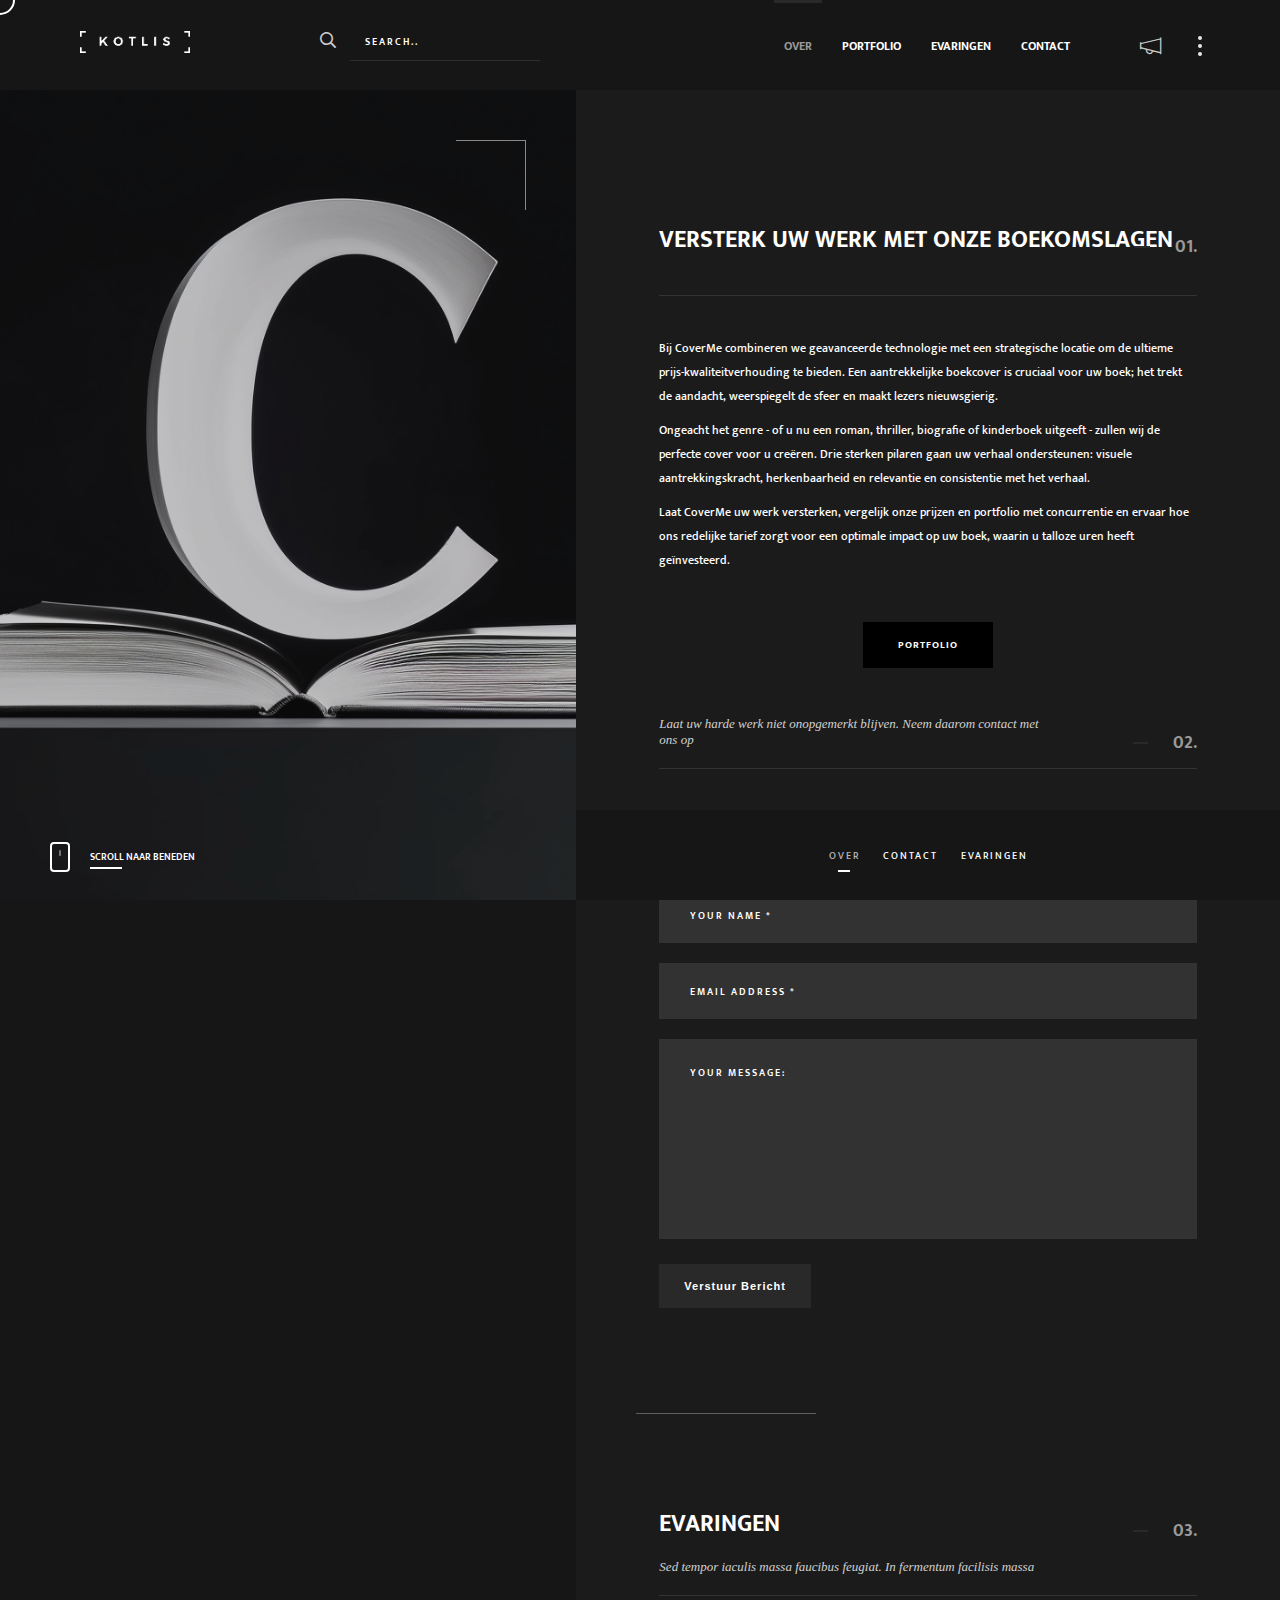
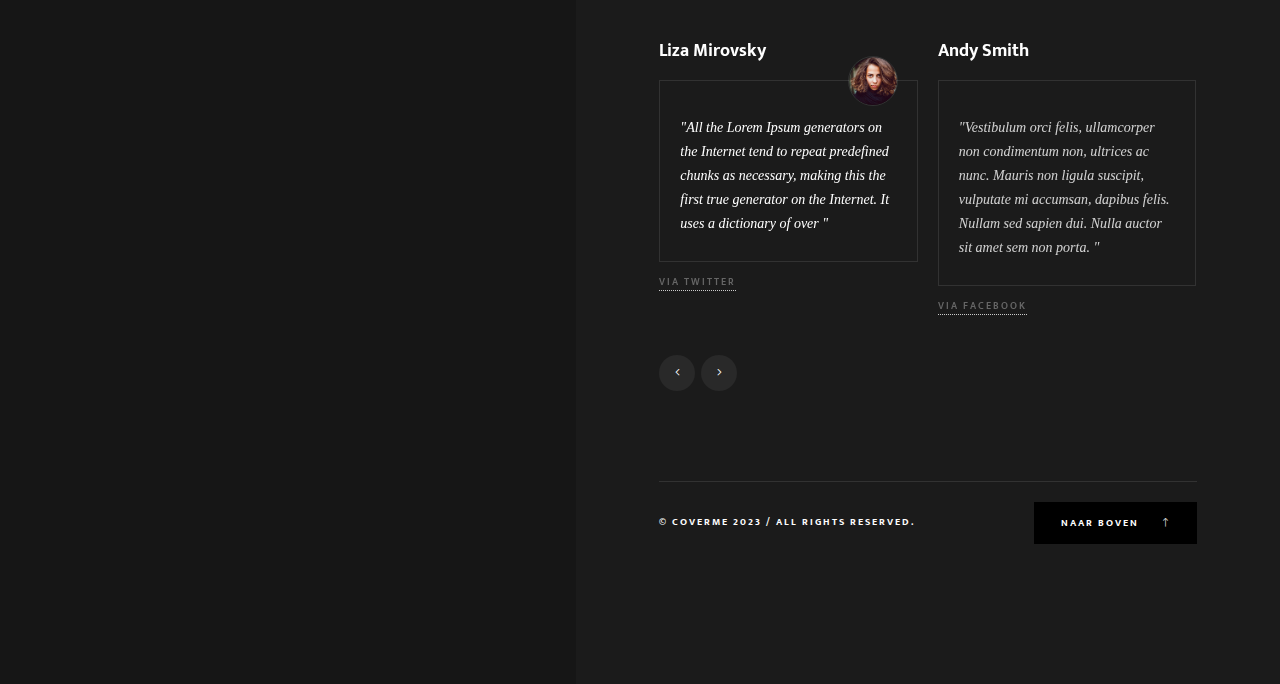
==== index.html @ f2d991dd "haha" ====
<!DOCTYPE HTML>
<html lang="en">
    <head>
        <!--=============== basic  ===============-->
        <meta charset="UTF-8">
        <title>Coverme.nl</title>
        <meta name="viewport" content="width=device-width, initial-scale=1.0, minimum-scale=1.0, maximum-scale=1.0, user-scalable=no">
        <meta name="robots" content="index, follow"/>
        <meta name="keywords" content=""/>
        <meta name="description" content=""/>
        <!--=============== css  ===============-->
        <link type="text/css" rel="stylesheet" href="css/aad.css">
        <link type="text/css" rel="stylesheet" href="css/reset.css">
        <link type="text/css" rel="stylesheet" href="css/plugins.css">
        <link type="text/css" rel="stylesheet" href="css/style.css">
        <link type="text/css" rel="stylesheet" href="css/style-dark.css">		
        <!--=============== favicons ===============-->
        <link rel="shortcut icon" href="images/favicon.ico">
    </head>
    <body>
        <!--loader-->
        <div class="loader-wrap">
            <div class="spinner">
                <div class="double-bounce1"></div>
                <div class="double-bounce2"></div>
            </div>
        </div>
        <!--loader end-->
        <!-- main start  -->
        <div id="main">
            <!-- header start  -->
            <header class="main-header">
                <!-- logo   -->
                <a href="index.html" class="logo-holder"><img src="images/logo.png" alt=""></a>
                <!-- logo end  -->
                <!-- search -->
                <div class="search-button"><i class="far fa-search"></i></div>
                <div class="search-input"><input name="se" id="se" type="text" class="search" placeholder="Search.." /></div>
                <!-- search end  -->
                <div class="sb-button"></div>
                <div class="share-btn showshare"><i class="fal fa-megaphone"></i><span>Share</span></div>
                <!-- mobile nav -->
                <div class="nav-button-wrap">
                    <div class="nav-button"><span></span><span></span><span></span></div>
                </div>
                <!-- mobile nav end-->
                <!--  navigation -->
                <div class="nav-holder main-menu">
                    <nav>
                        <ul>
                            <li>
                                <a href="index#" class="act-link">Over </a>
                              
                            </li>
                            <li>
                                <a href="portfolio-single.html#">Portfolio </a>
                                <!--second level -->
                              
                                <!--second level end-->
                            </li>

                            <li>
                                <a href="#evaringen-anchor">Evaringen</a>
                            </li>
                           
                         
                            <li>
                                <a href="#contact-anchor">Contact</a>
                            </li>
                        </ul>
                    </nav>
                </div>
                <!-- navigation  end -->
            </header>
            <!-- header end -->
            <!-- wrapper  -->
            <div id="wrapper">
                <!-- content -->
                <div class="content">
                    <!-- column-image  -->
                    <div class="column-image">
                        <div class="bg"  data-bg="images/bg/lettercboek.jpg"></div>
                        <div class="overlay"></div>
                        
                        <div class="column-title">
                            <h2>Over ons</h2>
                            <h3>Lorem ipsum dolor sit amet, consectetur adipiscing elit. Maecenas in pulvinar neque. Nulla finibus lobortis pulvinar.</h3>
                        </div>
                        <div class="column-notifer">
                            <div class="scroll-down-wrap transparent_sdw">
                                <div class="mousey">
                                    <div class="scroller"></div>
                                </div>
                                <span>Scroll naar beneden </span>
                            </div>
                        </div>
                        <div class="fixed-column-dec"></div>
                    </div>
                    <!-- column-image end  -->
                    <!-- column-wrapper -->
                    <div class="column-wrapper">
                        <div class="scroll-nav-wrap">
                            <nav class="scroll-nav scroll-init">
                                <ul>
                                    <li><a class="act-scrlink" href="index#sec1">Over</a></li>
                                    <li><a href="index#contact-anchor">Contact</a></li>
                                    <li><a href="index#sec3">Evaringen</a></li>
                                    
                                </ul>
                            </nav>
                        </div>
                        <!--section  -->
                        <section id="sec1">
                            <div class="container small-container">
                                <div class="section-title fl-wrap">
                                    <h3>Versterk uw Werk met Onze Boekomslagen</h3>
                    
                                    <div class="section-number">01.</div>
                                </div>
                                <div class="column-wrapper_item fl-wrap">
                                    <div class="column-wrapper_text fl-wrap">
                                        <p>Bij CoverMe combineren we geavanceerde technologie met een strategische locatie om de ultieme prijs-kwaliteitverhouding te bieden. Een aantrekkelijke boekcover is cruciaal voor uw boek; het trekt de aandacht, weerspiegelt de sfeer en maakt lezers nieuwsgierig.</p>
<p>Ongeacht het genre - of u nu een roman, thriller, biografie of kinderboek uitgeeft - zullen wij de perfecte cover voor u creëren. Drie sterken pilaren gaan uw verhaal ondersteunen: visuele aantrekkingskracht, herkenbaarheid en relevantie en consistentie met het verhaal.</p>
<p>Laat CoverMe uw werk versterken, vergelijk onze prijzen en portfolio met concurrentie en ervaar hoe ons redelijke tarief zorgt voor een optimale impact op uw boek, waarin u talloze uren heeft geïnvesteerd.</p>
                                        
<div class="btn-group">
    <a href="portfolio-single.html" class="btn fl-btn">Portfolio</a>
    <!-- <a href="#contact" class="btn fl-btn">contact</a>-->
  </div>
                                    </div>
                                </div>
                            </div>
                        </section>
                        <!--section -->
                        <section id="sec3" class="scroll-margin-top">
                            
                            <div class="container small-container">
                                <div id="contact-anchor" class="scroll-anchor"></div> <!-- Add this line -->
                                <div class="section-title fl-wrap">
                                    <h4 id="contact">Laat uw harde werk niet onopgemerkt blijven. Neem daarom contact met ons op</h4>
                                    <div class="section-number">02.</div>
                                    
                                </div>
                                <p>Dit formulier stuurt een e-mail naar test@gmail.com. U kunt ons ook een bericht sturen via WhatsApp. We staan geregistreerd bij de Kamer van Koophandel onder het nummer 768551120000.</>
                                </p>
                                <div class="column-wrapper_item fl-wrap">
                                    <div class="column-wrapper_text fl-wrap">
                                        <div id="contact-form" class="fl-wrap">
                                            <div id="message"></div>
                                            <form  class="custom-form" action="http://kotlis.kwst.net/dark/php/contact.php" name="contactform" id="contactform">
                                                <fieldset>
                                                    <input type="text" name="name" id="name" placeholder="Your Name *" value=""/>
                                                    <input type="text"  name="email" id="email" placeholder="Email Address *" value=""/>
                                                    <textarea name="comments"  id="comments" cols="40" rows="3" placeholder="Your Message:"></textarea>
                                                    <button class="btn float-btn flat-btn color-bg" id="submit">Verstuur Bericht </button>
                                                </fieldset>
                                            </form>
                                        </div>
                                    </div>
                                </div>
                            </div>
                        </section>
                        <!--section end  -->
                        <!--section end  -->
                        <div class="sec-dec"></div>
                      
                        <!--section end  -->
                        <div class="sec-dec"></div>
                        
                        <!--section end  -->
                        <div class="sec-dec"></div>
                        <!--section -->
                        <section id="sec4">
                            <div class="container small-container">
                                <div id="evaringen-anchor" class="scroll-anchor"></div> <!-- Add this line -->

                                <div class="section-title fl-wrap">
                                    <h3>Evaringen</h3>
                                    <h4>Sed tempor iaculis massa faucibus feugiat. In fermentum facilisis massa</h4>
                                    <div class="section-number">03.</div>
                                </div>
                                <div class="column-wrapper_item fl-wrap">
                                    <div class="column-wrapper_text fl-wrap">
                                        <div class="testilider fl-wrap" data-effects="slide">
                                            <div class="swiper-container">
                                                <div class="swiper-wrapper">
                                                    <!-- swiper-slide -->
                                                    <div class="swiper-slide">
                                                        <div class="testi-item fl-wrap">
                                                            <div class="testi-avatar"><img src="images/avatar/1.jpg" alt=""></div>
                                                            <h3>Liza Mirovsky</h3>
                                                            <p>"All the Lorem Ipsum generators on the Internet tend to repeat predefined chunks as necessary, making this the first true generator on the Internet. It uses a dictionary of over "</p>
                                                            <a href="index#" class="teti-link" target="_blank">Via Twitter</a>
                                                        </div>
                                                    </div>
                                                    <!-- swiper-slide end-->
                                                    <!-- swiper-slide -->
                                                    <div class="swiper-slide">
                                                        <div class="testi-item fl-wrap">
                                                            <div class="testi-avatar"><img src="images/avatar/2.jpg" alt=""></div>
                                                            <h3>Andy Smith</h3>
                                                            <p>"Vestibulum orci felis, ullamcorper non condimentum non, ultrices ac nunc. Mauris non ligula suscipit, vulputate mi accumsan, dapibus felis. Nullam sed sapien dui. Nulla auctor sit amet sem non porta. "</p>
                                                            <a href="index#" class="teti-link" target="_blank">Via Facebook</a>
                                                        </div>
                                                    </div>
                                                    <!-- swiper-slide end-->
                                                    <!-- swiper-slide -->
                                                    <div class="swiper-slide">
                                                        <div class="testi-item fl-wrap">
                                                            <div class="testi-avatar"><img src="images/avatar/3.jpg" alt=""></div>
                                                            <h3>Gary Trust</h3>
                                                            <p>"All the Lorem Ipsum generators on the Internet tend to repeat predefined chunks as necessary, making this the first true generator on the Internet. It uses a dictionary of over "</p>
                                                            <a href="index#" class="teti-link" target="_blank">Via Myspace</a>
                                                        </div>
                                                    </div>
                                                    <!-- swiper-slide end-->
                                                    <!-- swiper-slide -->
                                                    <div class="swiper-slide">
                                                        <div class="testi-item fl-wrap">
                                                            <div class="testi-avatar"><img src="images/avatar/4.jpg" alt=""></div>
                                                            <h3>Centa Simpson</h3>
                                                            <p>"Vestibulum orci felis, ullamcorper non condimentum non, ultrices ac nunc. Mauris non ligula suscipit, vulputate mi accumsan, dapibus felis. Nullam sed sapien dui. Nulla auctor sit amet sem non porta. "</p>
                                                            <a href="index#" class="teti-link" target="_blank">Via Facebook</a>
                                                        </div>
                                                    </div>
                                                    <!-- swiper-slide end-->
                                                </div>
                                            </div>
                                        </div>
                                    </div>
                                    <div class="testilider-controls">
                                        <div class="ss-slider-btn ss-slider-prev color-bg"><i class="fal fa-angle-left"></i></div>
                                        <div class="ss-slider-btn ss-slider-next color-bg"><i class="fal fa-angle-right"></i></div>
                                    </div>
                                </div>
                            </div>
                        </section>
                        <!--section end  -->
                        <!--footer -->
                        <footer class="min-footer fl-wrap content-animvisible">
                            <div class="container small-container">
                                <div class="footer-inner fl-wrap">
                                    <!-- policy-box-->
                                    <div class="policy-box">
                                        <span>&#169; Coverme 2023  /  All rights reserved. </span>
                                    </div>
                                    <!-- policy-box end-->
                                    <a href="index#" class="to-top-btn to-top">Naar boven <i class="fal fa-long-arrow-up"></i></a>
                                </div>
                            </div>
                        </footer>
                        <!--footer end  -->
                    </div>
                    <!-- column-wrapper -->
                </div>
                <!--content end-->
                <!--share-wrapper-->
                <div class="share-wrapper">
                    <div class="share-container fl-wrap  isShare"></div>
                </div>
                <!--share-wrapper end-->
            </div>
            <!-- wrapper end -->
            <!-- sidebar -->
            <div class="sb-overlay"></div>
            <div class="hiiden-sidebar-wrap outsb">
                <!-- sb-widget-wrap-->
                <div class="sb-widget-wrap fl-wrap">
                    <h3>SUBSCRIBE TO OUR NEWSLETTER</h3>
                    <div class="sb-widget  fl-wrap">
                        <p>Lorem ipsum dosectetur adipisicing elit, sed do.Lorem ipsum dolor sit amet,  </p>
                        <div class="subcribe-form fl-wrap">
                            <form id="subscribe">
                                <input class="enteremail" name="email" id="subscribe-email" placeholder="Your Email" spellcheck="false" type="text">
                                <button type="submit" id="subscribe-button" class="subscribe-button">Submit</button>
                                <label for="subscribe-email" class="subscribe-message"></label>
                            </form>
                        </div>
                    </div>
                </div>
                <!-- sb-widget-wrap end-->
 
                <!-- sb-widget-wrap-->
                <div class="sb-widget-wrap fl-wrap">
                    <h3>We're Are Social</h3>
                    <div class="sb-widget    fl-wrap">
                        <div class="sidebar-social fl-wrap">
                            <ul>
                                <li><a href="index#" target="_blank"><i class="fab fa-facebook-f"></i></a></li>
                                <li><a href="index#" target="_blank"><i class="fab fa-instagram"></i></a></li>
                                <li><a href="index#" target="_blank"><i class="fab fa-twitter"></i></a></li>
                                <li><a href="index#" target="_blank"><i class="fab fa-vk"></i></a></li>
                            </ul>
                        </div>
                    </div>
                </div>
                <!-- sb-widget-wrap end-->
                <!-- sb-widget-wrap-->
                <div class="sb-widget-wrap fl-wrap">
                    <h3>Our Last Twitts</h3>
                    <div class="sb-widget  fl-wrap">
                        <div id="footer-twiit"></div>
                        <a href="index#" target="_blank" class="twitt_btn fl-wrap">Follow Us</a>
                    </div>
                </div>
                <!-- sb-widget-wrap end-->
            </div>
            <!-- sidebar end -->
            <!-- cursor-->
            <div class="element">
                <div class="element-item"></div>
            </div>
            <!-- cursor end-->
        </div>
        <!-- Main end -->
        <!--=============== scripts  ===============-->
        <script type="text/javascript" src="js/jquery.min.js"></script>
        <script type="text/javascript" src="js/plugins.js"></script>
        <script type="text/javascript" src="js/scripts.js"></script>
    </body>
</html>
---- css/aad.css ----
/* Add this to your CSS file or in a <style> tag */
.scroll-margin-top {
  padding-top: 100px; /* Adjust this value based on the height of your fixed header/menu */
}

/* If you're using a fixed header/menu, also add this */
.fixed-header .scroll-margin-top {
  margin-top: -100px; /* Make this value the same as the padding-top value */
}

/* Add this to your CSS file or in a <style> tag */
.scroll-anchor {
  position: relative;
  top: -100px; /* Adjust this value based on the height of your fixed header/menu */
}

#wrapper > div.content > div.column-image > div.column-title {
  display: none;
}

.column-notifer {
  background-color: transparent !important;
}

#sec3 {padding-top: 0 !important}


#sec1 {    padding-bottom: 28px;
!important}



.column-wrapper_text {
  display: flex;
  flex-direction: row;
  align-items: center;
  justify-content: center;
  height: 100%;
  flex-wrap: wrap;
}

.btn-group {
  display: flex;
  align-items: center;
  justify-content: center;
  margin: 20px 0;
}

.btn {
  margin: 0 10px;
}
---- css/style.css ----
@charset "utf-8";

/*======================================
 [ -Main Stylesheet-
  Theme: Kotlis Photography - Creative  Responsive Photography  Template
  Version: 1.0
  Last change: 01/02/2019 ]
 
/*-------------Fonts---------------------------------------*/
@import url('https://fonts.googleapis.com/css?family=Playfair+Display|Ek+Mukta:200,300,400,500,600,700,800&subset=devanagari,latin-ext');
/*-------------General Style---------------------------------------*/

html {
	overflow-x: hidden !important;
	overflow-y: scroll !important;
	height: 100%;
}
body {
	margin: 0;
	padding: 0;
	font-weight: 400;
	font-size: 13px;
	height: 100%;
	text-align: center;
	background:#fff;
	color: #000;
	font-family: 'Ek Mukta', sans-serif;
}
@-o-viewport {
	width: device-width;
}
@-ms-viewport {
	width: device-width;
}
@viewport {
	width: device-width;
}
/* ---------Page preload--------------------------------------*/

.loader-wrap {
	position:fixed;
	top:0;
	left:0;
	width:100%;
	bottom:0;
	overflow:hidden;
	z-index:100;
    background: #fff;
	 -webkit-transform: translate3d(0,0,0);
}
 
.spinner {
  width: 40px;
  height: 40px;
  position: absolute;
  margin: auto auto;
  left: 0;
  top: 0;
  right: 0;
  bottom: 0;
}
.double-bounce1,
.double-bounce2 {
  width: 100%;
  height: 100%;
  -webkit-border-radius: 20px;
  -moz-border-radius: 20px;
  border-radius: 20px;
  background: rgba(0, 0, 0, 0.66);
  opacity: 0.4;
  position: absolute;
  top: 0;
  left: 0;
  -webkit-animation: bounce 2s infinite ease-in-out;
  animation: bounce 2s infinite ease-in-out;
}
.double-bounce2 {
  -webkit-animation-delay: -1s;
  animation-delay: -1s;
}

@-webkit-keyframes bounce {
  0%, 100% {
    -webkit-transform: scale(0);
  }
  50% {
    -webkit-transform: scale(1);
  }
}

@keyframes bounce {
  0%, 100% {
    transform: scale(0);
    -webkit-transform: scale(0);
  }
  50% {
    transform: scale(1);
    -webkit-transform: scale(1);
  }
} 
/*--------------Typography--------------------------------------*/
p {
	font-size: 12px;
	line-height: 24px;
	padding-bottom: 10px;
	font-weight: 500;
	color: #5e646a;
	text-align:left;
}
blockquote {
	float: left;
	padding: 10px 20px;
	margin: 0 0 20px;
	font-size: 17.5px;
	border-left: 15px solid #eee;
	position: relative;
}
blockquote:before {
	font-family: Font Awesome\ 5 Pro;
	content: "\f10e";
	position: absolute;
	color: #ccc;
	bottom: 3px;
	font-size: 43px;
	right: 6px;
	opacity: 0.4
}
blockquote p {
	font-family: Georgia, "Times New Roman", Times, serif;
	font-style: italic;
	color: #666;
}
.bold-title {
	margin: 15px 0;
	font-size: 24px;
	text-align: left;
	font-weight: 600;
}
/*--------------General--------------------------------------*/
#main {
	height: 100%;
	width: 100%;
	position: absolute;
	top: 0;
	left: 0;
	z-index: 2;
	opacity:0;
}
.fl-wrap {
	float: left;
	width: 100%;
	position: relative;
}
.content {
	float: left;
	width: 100%;
	position: relative;
	z-index: 5;
}
.container {
	max-width: 1224px;
	width: 92%;
	margin: 0 auto;
	position: relative;
	z-index: 5;
}
.full-height {
	height: 100%;
}
#wrapper {
	width: 100%;
    position: relative;
    float: left;
    padding-top: 90px;
    left: 0;
    z-index: 5;
    height: 100%;
    -webkit-transition: all 300ms linear;
    transition: all 300ms linear;
}
#wrapper.fullsceen-wrap {
    padding-bottom: 80px;
}
.content-holder {
	position:absolute;
	top:0;
	left:0;
	width:100%;
	height:100%;
}
.respimg {
	width: 100%;
	height: auto;
}
.hidden-item {
	overflow:hidden;
}
.bg {
	position: absolute;
	top: 0;
	left: 0;
	width: 100%;
	height: 100%;
	z-index: 1;
	background-size: cover;
	background-attachment: scroll;
	background-position: center;
	background-repeat: repeat;
	background-origin: content-box;
}
.overlay {
	position: absolute;
	top: 0;
	left: 0;
	width: 100%;
	height: 100%;
    background: rgba(45,45,50,0.21);
	z-index: 3;
}
.dark-bg {
	background:#2A2A2E;
}
/* ------header------------------------------------------------------------ */
.main-header {
	position:fixed;
	top:0;
	left:0;
	width:100%;
	height:90px;
	background:#fff;
	z-index:10;
	padding:0 60px 0 200px;
	 -webkit-transform: translate3d(0,0,0);
}
.logo-holder {
	position: absolute;
	left:80px;
	top:30px;
	z-index:11;
}
.logo-holder img {
	height:22px;
	width:auto;
}
.search-button {
	float:left;
	position:relative;
	top:34px;
	font-size:15px;
	font-weight:800;
	display:none;
}
.search-input {
	float:left;
	position:relative;
	top:24px;
	padding-left:30px;
	margin-left:120px
}
.search-input:before {
	font-family: Font Awesome\ 5 Pro;
	content: "\f002";
	position:absolute;
	font-size:16px;
	left:0;
	top:8px;
}
.search-input input {
	float: left;
	border: none;
	background: #fff;
	width: 100%;
	padding: 10px 15px;
	color: #000;
	font-family: 'Ek Mukta', sans-serif;
	text-transform:uppercase;
	letter-spacing:2px;
	font-size: 10px;
	-webkit-appearance: none;
	border-bottom:1px solid #ccc;
}
.search-input input:focus  {
	border-bottom:1px solid #000;
}
.search-input input::-webkit-input-placeholder  {
	color: #000;
	font-weight: 600;
	font-size: 10px;
	position: relative;
	font-family: 'Ek Mukta', sans-serif;
	text-transform:uppercase;
	letter-spacing:2px;
}
.sb-button , .share-btn {
	float:right;
	width:40px;
	height:40px;
	position:relative;
	top:34px;
	cursor:pointer;
}
.share-btn {
	line-height:40px;
	margin-right:10px;
	font-size:19px;
	top:28px;
	color:#292929;
	font-weight:800;
}
.share-btn span {
	position:absolute;
	width:100px;
	text-align:center;
	bottom:-35px;
	left:0;
	margin-left:-29px;
	font-size:12px;
	color:#666;
 	font-weight:100;
    font-family: 'Playfair+Display', serif;
    font-style: italic;
	opacity:0;
	visibility:hidden;
	transition: all .2s ease-in-out;
}
.share-btn:hover span {
	visibility:visible;
	opacity:1;
	bottom:-25px;
}
.sb-button_point {
	height:8px;
}
.sb-button_point:before {
	content:'';
	position:absolute;
	left:50%;
	top:50%;
	width:4px;
	height:4px;
	background:#000;
	margin:-2px 0 0 -2px;
	border-radius:100%;
	transition: all .2s ease-in-out;
}
.sb-button:hover .sb-button_point:nth-child(2):before {
	margin-left:6px;
}
.overauto {
	overflow:auto;
}
.sb-overlay{
	position:fixed;
	top:0;
	bottom:0;
	left:0;
	width:100%;
	display:none;
	z-index:8;
	background:#292929;
	opacity:0.6;
}
.load-anim-cnt {
	transform: translateY(50px);
	opacity:0;
}
/* ------Navigation------------------------------------------------------------ */
.share-wrapper {
	position:fixed;
	right:-300px;
	z-index:8;
	top:90px;
	background:#292929;
	width:300px;
	overflow:hidden;
	-webkit-transform: translate3d(0,0,0);
}
.share-title {
	margin-bottom:20px;
	text-align:left;
	font-size:24px;
	font-weight:700;
	color:#999;
	font-family: Georgia, "Times New Roman", Times, serif;
}
.share-container {
	padding:70px 50px 50px 70px;
}
.share-container a {
	float:left;
	width:100%;
	text-align:left;
	margin-bottom:20px;
	color: #fff;
	font-weight: 600;
	font-size: 10px;
	position: relative;
	text-transform:uppercase;
	letter-spacing:2px;
	opacity:0;
}
.share-container a:hover {
	text-decoration:underline;
}
.share-btn.uncl-share i:before {
	content: "\f00d";
}
/* ------Navigation------------------------------------------------------------ */
.nav-holder {
	float:right;
	position:relative;
	opacity:1;
	left:0;
	visibility:visible;
	z-index:20;
	top:24px;
	margin-right:40px;
}
.nav-holder nav {
	position:relative;
	float: right;
}
.nav-holder nav li{
	float:left;
	position:relative;
	margin-right:10px;
	height:70px;
}
.nav-holder nav li ul {
	margin: 30px 0 0 0;
	opacity: 0;
	visibility: hidden;
	position: absolute;
	min-width:190px;
	top: 66px;
	left: 0;
	z-index: 1;
	padding:10px 0;
	background: rgba(0,0,0,0.71);
	transition: all .2s ease-in-out;
}
.nav-holder nav li:hover > ul {
	opacity: 1;
	visibility: visible;
	margin: 0;
}
.nav-holder nav li ul li ul {
	top: -10px  ;
	left: 100%;
	margin-left:25px;
	margin-top:0;
	max-width:150px;
}
.nav-holder nav li ul li:hover  > ul  {
	opacity: 1;
	visibility: visible;
	margin-right:0px;
}
.nav-holder nav li ul li {
	width:100%;
	float:left;
	height:auto;
	position:relative;
}
.nav-holder nav li a {
	float: left;
	padding: 10px;
    font-size: 12px;
    text-transform: uppercase;
    font-weight: bold;
    line-height: 25px;
    color: #232D38;
	-webkit-transition: all 100ms linear;
    transition: all 100ms linear;
}
.nav-holder nav li a.act-link   , .nav-holder nav li a:hover{
    color: #999;
}
.nav-holder nav li ul a {
	color:#fff;
	float:left;
	width:100%;
	font-size:12px;
	text-align:left;
	padding:2px 15px;
	letter-spacing:0px;
}
.nav-holder nav li a:before {
	content:'';
	position:absolute;
	top:-24px;
	left:0;
	width:0;
	background:#292929;
	height:3px;
}
.nav-holder nav li a.act-link:before {
	width:100%;
}
.nav-button-wrap {
	display:none;
}
/* ------Sliders------------------------------------------------------------ */ 
.bottom-panel {
	position: absolute;
	left:0;
	bottom:0;
	z-index:11;
	height:90px;
	width:100%;
	background:#fff;
	padding-left:80px;
	 -webkit-transform: translate3d(0,0,0);
}
.bottom-panel.fs-slider-panel {
	padding-left:30px;
}
.bottom-panel-column {
	float:left;
	position:relative;
}
.bottom-panel-column.bottom-panel-column_left {
	width:30%;
}
.bottom-panel-column.bottom-panel-column_left.fix-size {
	width:500px;
}
.bottom-panel-column.bottom-panel-column_right {
	width:70%;
	height:70px;
}
.bottom-panel-column.bottom-panel-column_right.no-scb {
	padding-right:70px;
}
.bottom-panel-column.bottom-panel-column_right.fix-size  {
	width:calc(100% - 500px)
}
.single-carousel-control {
	z-index:100;
}
.single-carousel-control .scroll-down-wrap {
    top: 16px;
    z-index: 100;
}
.single-carousel-control .fw-carousel-counter {
	float: right;
	position:relative;
	width:auto;
	top:26px;
	bottom:inherit;
	padding:10px 15px;
 	background:#f1f1f1;
}
.single-carousel-control .fw-carousel-counter.no-scb {
	position:absolute;
	left:50%;
	margin-left:-40px;
	padding:10px 10px 0;
	background:#292929;
	height:38px;
	top:30px;
}
.single-carousel-control .fw-carousel-counter:before {
    content: '';
    position: absolute;
    top: 20px;
    width: 8px;
    height: 1px;
    left: 50%;
	margin-left:-4px;
    background: #999;
    -webkit-transform: rotate(-45deg);
    transform: rotate(-45deg);
}
.single-carousel-control .fw-carousel-counter:after {
	content:'';
	position:absolute;
	left:-60px;
	top:50%;
	height:30px;
	width:1px;
	background:#ccc;
	margin-top:-15px;
}
 .single-carousel-control .fw-carousel-counter.no-scb:after {
	display:none;
}
.single-carousel-control .fw-carousel-counter.no-scb:before {
	margin-top:-2px;
}
.single-carousel-control .fw-carousel-counter span {
	float:left;
	width:30px;
	position:relative;
	font-size:12px;
	color:#666;
	font-weight:700;
}
.single-carousel-control .fw-carousel-counter.no-scb span {
	color:#fff;
	font-weight:500;
	font-size:10px;
}
.single-carousel_arrow {
	position:absolute;
	top:50%;
	width:40px;
	height:40px;
	line-height:40px;
	background:rgba(0,0,0,0.71);
	border-radius:100%;
	z-index:100;
	margin-top:-20px;
	color:#fff;
	cursor:pointer;
}
.single-carousel_arrow.fw-carousel-button-prev {
	left:40px;
}
.single-carousel_arrow.fw-carousel-button-next {
	right:40px;
}
.single-carousel-control_list {
	float:left;
	position:relative;
	padding-right:60px;
	top:24px;
}
.single-carousel-control_list li {
	float:left;
	font-size: 10px;
	background:#292929;
	padding:15px 0;
	width:140px;
    text-transform: uppercase;
    font-weight: bold;
	color: #fff;
	cursor:pointer;
	position:relative;
}
.single-carousel-control_list.no-scb {
	top:19px;
}
.single-carousel-control_list.no-scb li{
	padding:10px 0;
	background:#fff;
	margin-right:30px;
    font-weight: 600;
    text-transform: uppercase;
    font-size: 10px;
    color: #000;
}
.single-carousel-control_list li:hover {
	background:#000;
}
.single-carousel-control_list.no-scb li:hover {
	background:none;
}
.decl:before {
	content: '';
    position: absolute;
    top: 16px;
    width: 1px;
    height: 16px;
    left: 0;
    background: #999;
}
.single-carousel-control_list.no-scb li.decl:before {
	left:-20px;
}
.slider-counter_wrap {
	position: absolute;
	left:0;
	bottom:90px;
	top:0;
	z-index:10;
	width:80px;
	background:#fff;
	 -webkit-transform: translate3d(0,0,0);
}
.slider-counter_wrap  .fw-carousel-counter , .slider-counter_wrap .swiper-counter , .slider-counter_wrap .count-folio{
	position:absolute;
	width:80px;
	left:0;
	top:50%;
	overflow:hidden;
	margin-top:-80px;
	height:180px;
	background:#292929;
	padding-top:70px;
}
.slider-counter_wrap  .fw-carousel-counter span , .slider-counter_wrap .swiper-counter div   {
	float:left;
	width:100%;
	height:30px;
	font-weight:600;
	position:relative;
	left:-10px;
	color:#fff;
	font-size:12px;
}
.slider-counter_wrap  .fw-carousel-counter span.j2total:before  , .slider-counter_wrap .swiper-counter div#total:before {
	content:'';
	position:absolute;
	top:-5px;
	width:20px;
	height:1px;
	left:50%;
	margin-left:-20px;
	background:#fff;
	opacity:0.4;
	-webkit-transform: rotate(-45deg);
	transform: rotate(-45deg);
}
.slider-counter_wrap  .fw-carousel-counter span.j2total , .slider-counter_wrap .swiper-counter div#total {
	left:10px;
}
.scroll-down-wrap {
	float: left;
	height: 100%;
	position: relative;
	top:32px;
	z-index:100
}
.scroll-down-wrap span {
	float: left;
	margin-left: 20px;
	position: relative;
	top: 8px;
	font-weight: 600;
	text-transform: uppercase;
	font-size: 10px;
	color: #000;
}
.scroll-down-wrap span:before {
	content:'';
	position:absolute;
	left:0;
	right:70%;
	bottom:-5px;
	height:2px;
	background:#292929;
}
.scroll-down-wrap.transparent_sdw span {
	color:#fff;
}
.scroll-down-wrap.transparent_sdw span:before {
	background:#fff;
}
.mousey {
	float: left;
	width: 20px;
	height: 30px;
	border-radius: 4px;
	padding: 0 6px;
	border: 2px solid #292929;
	box-sizing: border-box;
}
.scroll-down-wrap.transparent_sdw .mousey {
	border-color:#fff;
}
.scroller {
	position: relative;
	left: 50%;
	top: 6px;
	margin-left: -1px;
	width: 2px;
	height: 6px;
	background:#292929;
	border-radius: 25%;
	animation-name: scroll;
	animation-duration: 2.2s;
	animation-timing-function: cubic-bezier(.15, .41, .69, .94);
	animation-iteration-count: infinite;
}
.scroll-down-wrap.transparent_sdw .scroller {
	background:rgba(255,255,255, 0.4);
}
@keyframes scroll {
	0% {
		opacity: 0;
	}
	10% {
		transform: translateY(0);
		opacity: 1;
	}
	100% {
		transform: translateY(10px);
		opacity: 0;
	}
}
.scroller2 {
	top:50%;
	margin-top:-3px;
	animation-name: scroll2;
	animation-duration: 2.2s;
	animation-timing-function: cubic-bezier(.15, .41, .69, .94);
	animation-iteration-count: infinite;
}
@keyframes scroll2 {
	0% {
		opacity: 0;
	}
	10% {
		opacity: 1;
	}
	100% {
		opacity: 0;
	}
}

.thumb-info {
	position:absolute;
	bottom:0;
	left:0;
	right:0;
	padding:20px 30px;
	z-index:12;
}
.dark-gradient  , .thumb-info{
	background: -webkit-gradient(linear, left top, left bottom, color-stop(0%,rgba(0,0,0,0)), color-stop(100%,rgba(0,0,0,0.75)));
    background: -webkit-linear-gradient(top, rgba(0,0,0,0) 0%,rgba(0,0,0,0.75) 100%);
    background: -o-linear-gradient(top, rgba(0,0,0,0) 0%,rgba(0,0,0,0.75) 100%);
    background: -ms-linear-gradient(top, rgba(0,0,0,0) 0%,rgba(0,0,0,0.75) 100%);
    background: linear-gradient(to bottom, rgba(0,0,0,0) 0%,rgba(0,0,0,0.75) 100%);
}
.thumb-info h3{
	text-align:left;
	color:#fff;
	font-size:18px;
	font-weight:600;
}
.thumb-info h3 a{
	 color:#fff;
	  -webkit-transition: all 200ms linear;
    transition: all 200ms linear;
}
.thumb-info h3 a:hover  {
	color:rgba(255,255,255,0.61);
}
.thumb-info p {
	color:#fff;
	opacity:0.6;
	font-style:italic;
}
.vis-thumb-info .thumb-info {
	float:left;
	position:relative;
	margin-top:15px;
	background:none;
	padding:0;
	left:0;
	right:0;
	opacity:1 !important ;
	visibility: visible!important ;
	bottom:0 !important ;
}
.vis-thumb-info .thumb-info h3  , .vis-thumb-info .thumb-info h3 a{
	color:#000;
}
.vis-thumb-info .thumb-info h3 a:hover {
	color:#999;
}
.vis-thumb-info .thumb-info h3{
	float: left;
    text-align: left;
    font-size: 16px;
    font-weight: 700;
}
.vis-thumb-info .thumb-info p{
	float: left;
    width: 100%;
    color: #847E80;
    text-align: left;
    font-weight: 700;
    font-size: 12px;
    font-family: 'Playfair+Display', serif;
    font-style: italic;
	opacity:1;
}
.fsc-holder {
    width: 100%;
    height: 100%;
    position: absolute;
	top:0;
	left:0;
	padding:0 0 90px 80px;
    z-index: 1;
	overflow:hidden;
}
.fsc-holder.fsc-holder2 {
	padding:0 0 90px 0;
}
.swiper-container {width:100%;height:100%;margin:0 auto;}  .slider-wrap .swiper-slide ,   .fs-gallery-wrap .swiper-slide , .portfolio-wrap .swiper-slide{   position:relative; width: auto; }
.slider-wrap  , .portfolio-wrap  , .hero-slider-img .swiper-slide {
	float:left;
	width:100%;
	height:100%;
	position:relative;
}
.slider-wrap.homecarousel  {
	height:100%;
}
.slider-wrap.homecarousel .swiper-slide{
	padding:0 0 0 0;
}
.slider-wrap.homecarousel.hompad  .swiper-container , .portfolio-wrap.hompad .swiper-container{
	padding-right:20px;
}
.slider-wrap .swiper-slide img , .fw-carousel  .swiper-slide img   {
	width: auto!important;
	height:100% !important;
	position:relative;
	z-index:1;
}
.slider-wrap .swiper-slide   , .fw-carousel  .swiper-slide    {
 	width: auto!important;
	height:100% !important;
	display:inherit !important;
}
.half-scrollbar {
	position:absolute;
	left:100px;
	right:80px;
	top:44px;
	height:2px;
}
.hs_init {
	position:absolute;
	left:0;
	right:0;
	height:6px;
	top:50%;
}
.hs_init:before {
	content:'';
	position:absolute;
	left:0;
	right:0;
	height:6px;
	background:#e2e2e2;
	top:0;
}
.hs_init .swiper-scrollbar-drag {
    background:#292929;
    border-radius:0;
 
}
.fs-controls_wrap {
	float:right;
	position:relative;
	top:28px;
}
.fw_cb {
	float:left;
	width:36px;
	height:36px;
	line-height:36px;
	margin-right:20px;
	font-size:12px;
	color:#fff;
	background:#292929;
	cursor:pointer;
	border-radius:100%;
}
.thumbnail-container {
	position: absolute;
	left:0;
	right:100%;
	top:0;
	bottom:70px;
	background:#fff;
	z-index:220;
	overflow: hidden;
}
.thumbnail-container.visthumbnails {
	overflow:auto;
}
.thumb-img {
	float:left;
	cursor:pointer;
	margin:10px;
	position:relative;
	-webkit-transition: all 200ms ease-in-out;
	transition: all 200ms ease-in-out;
}
.thumb-img:hover  {
	opacity:0.4;
}
.thumbnail-wrap {
	padding:110px 70px;
}
.thumb-img:before {
	content:'';
	position:absolute;
	left:0;
	right:0;
	height:100%;
	opacity:1;
	z-index:2;
	background:#fff;
	-webkit-transition: all 400ms ease-in-out;
	transition: all 400ms ease-in-out;
}
.thumb-img.visthumbnails:before{
	opacity:0;
}
.thumb-img img {
	width: auto;
	height:150px;
}
.swiper-link-wrap  {
	padding-right:110px;
}
.swiper-link-wrap .thumb-info {
	right:110px;
}
.swiper-link  {
	background:#292929;
	color:#fff;
	width:80px;
	height:100%;
	position:absolute;
	right:16px;
	top:0;
}
.swiper-link span {
	position:absolute;
	left:-12px;
	top:50%;
	font-size:10px;
	text-transform:uppercase;
	font-weight:500;
	color:rgba(255,255,255,0.71);
	letter-spacing:2px;
	white-space: nowrap;
    -webkit-transform: rotate(-90deg);
    transform: rotate(-90deg);
	z-index:2;
}
.swiper-link:hover span {
	color:#fff;
}
.swiper-link:before {
	content:'';
	position:absolute;
	left:100%;
	right:0;
	top:0;
	bottom:0;
	z-index:1;
	background:#212121;
	-webkit-transition: all 200ms linear;
	transition: all 200ms linear;
}
.swiper-link:hover:before {
	left:0;
}
.box-media-zoom {
	position: absolute;
	top: 30px;
	right: 30px;
	width: 40px;
	height: 40px;
	line-height: 40px;
 	transform: scale(0);
	color: #fff;
	font-size:11px;
	background: rgba(0,0,0,0.71);
	border-radius:100%;
	z-index: 5;
	cursor:pointer;
	-webkit-transition: all 200ms linear;
	transition: all 200ms linear;
}
.swiper-link-wrap .box-media-zoom {
	right:130px
}
.gallery-item:hover .fet_pr-carousel-box-media-zoom , .hov_zoom:hover .box-media-zoom  {
	transform: scale(1);
}
.hov_zoom {
	overflow:hidden;
}
.media-container {
	position:absolute;
	left:80px;
	right:0;
	bottom:0;
	top:0;
}
.media-container.media-container_fs {
	left:0;
}
.hlaf-slider-pag {
    position: absolute;
    bottom:190px;
    right: 70px;
    z-index: 120;
}
.hlaf-slider-pag.hlaf-slider-pag_fs {
	bottom:40px;
	right: 40px;
}
.hlaf-slider-pag .swiper-pagination-bullet {
    width:50px;
    height:20px;
    display:block;
	float:left;
	margin-bottom:10px;
	line-height:20px;
    border-radius:0;
    background:none;
	overflow:hidden;
	opacity:0.8;
	position:relative;
}
.hero-slider-wrap_pagination  .swiper-pagination-bullet:before {
	content:'';
	position:absolute;
	left:10px;
	height:1px;
	top:50%;
	background:#fff;
	width:0;
	margin-top:-1px;
	-webkit-transition: all 200ms linear;
    transition: all 200ms linear;
}
.hero-slider-wrap_pagination  .swiper-pagination-bullet.swiper-pagination-bullet-active:before , .hero-slider-wrap_pagination  .swiper-pagination-bullet:hover:before {
	width:10px;
}
.hero-slider-wrap_pagination  .swiper-pagination-bullet:after {
	content:'01';
	position:absolute;
	left:30px;
	right:0;
	bottom:0;
	top:0;
	line-height:20px;
	color:#fff;
	font-size:18px;
	font-weight: 500;
	-webkit-transform: scale(0.5);
	-moz-transform: scale(0.5);
	transform: scale(0.5);
	-webkit-transition: all 100ms linear;
    transition: all 100ms linear;
	opacity:1;
}
.hero-slider-wrap_pagination  .swiper-pagination-bullet.swiper-pagination-bullet-active:after , .hero-slider-wrap_pagination  .swiper-pagination-bullet.swiper-pagination-bullet-active {
	opacity:1;
	-webkit-transform: scale(1.0);
	-moz-transform: scale(1.0);
	transform: scale(1.0);
}
.hero-slider_details_wrap {
	position:absolute;
	bottom:0;
	right:0;
	background:#272729;
	z-index:10;
	padding:80px 50px 50px 100px;
	width:45%;
}
.hero-slider_details li {
	float:left;
	width:33.3%;
	position:relative;
	text-align:left;
	text-transform:uppercase;
	letter-spacing:2px;
	font-size:10px;
	font-weight:700;
	color:#fff;
}
.hero-slider_details li span {
	color:rgba(255,255,255,0.71);
	padding-top:10px;
	float:left;
	width:100%;
}
.hero-slider_details li:before {
	content:'';
	position:absolute;
	left:0;
	top:-30px;
	color:#fff;
	letter-spacing:2px;
	font-size:10px;
	font-weight:100;
}
.hero-slider_details li:nth-child(1):before {
	content:".01"
}
.hero-slider_details li:nth-child(2):before {
	content:".02"
}
.hero-slider_details li:nth-child(3):before {
	content:".03"
}
.hero-slider_details_url {
	position:absolute;
	width:70px;
	height:100%;
	right:0;
	color:#fff;
	z-index:10;
	top:0;
	background:#212121;
	text-align: center;
      display: flex;
      align-items: center;
}
.hero-slider_details_url i {
	float:left;
	width:100%;
}
.fs-slider-item {
	height:100%;
}
.fs-slider_align_title {
	float:left;
	width:55%;
	padding-left:180px;
	position:relative;
	top:44%;
	z-index:20;
	text-align:left;
	opacity:0;
	margin-top:50px;
	-webkit-transition: all 0.3s  linear;
	transition: all 0.3s linear;
	transition-delay: 1.0s;
}
.fs-slider .swiper-slide-active .fs-slider_align_title , .fs-slider2  .swiper-slide-active .fs-slider_align_title{
	opacity:1;
	margin-top:0;
}
.fs-slider_align_title h2 , .fs-slider_align_title h2 a {
	color:#fff;
}
.fs-slider_align_title h2 {
	font-weight: 700;
    font-size: 68px;
    text-transform: uppercase;
    line-height: 42px;
    padding-bottom: 20px;
	position:relative;
}
.fs-slider_align_title h2:before {
	content:'';
	position:absolute;
	left:0;
	top:-50px;
	width:70px;
	height:1px;
	background:#fff;
}
.fs-slider_align_title p {
	color:rgba(255,255,255,0.81);
	max-width:450px;
}
.hero-slider_control-wrap {
	position:absolute;
	bottom:0;
	left:0;
	width:55%;
	padding:20px 40px 40px 170px;
	z-index:10;
}
.hero-slider_control-wrap .scroll-down-wrap {
	top:14px;
}
.hero-slider_control_item {
	float:right;
	position:relative;
	top:20px;
}
.hero-slider_control_item div {
	float:left;
	margin-left:20px;
	color:#fff;
	cursor:pointer;
	font-size:16px;
	width:40px;
}
.home-slider-counter-wrap {
	position:absolute;
	left:180px;
	bottom:50px;
	z-index:20;
}
.home-slider-counter-wrap .swiper-counter{
	padding:12px 25px;
	background:rgba(0,0,0,0.71);
	float:left;
	position:relative;
}
.home-slider-counter-wrap .swiper-counter:before {
    content: '';
    position: absolute;
    top: 18px;
    width: 12px;
    height: 1px;
    left: 50%;
    margin-left: -6px;
    background: rgba(255,255,255,0.41);
    -webkit-transform: rotate(-45deg);
    transform: rotate(-45deg);
}
.home-slider-counter-wrap .swiper-counter div {
    float: left;
    width: 30px;
    position: relative;
    font-size: 10px;
    color: #fff;
    font-weight: 500;
}
.slide-progress-wrap {
	position:absolute;
	top:90px;
	right:90px;
	width:150px;
	height:1px;
	z-index:100;
	overflow:hidden;
	background:rgba(255,255,255,0.41);
}
.slide-progress {
	position:absolute;
	left:0;
	top:0;
	width:0;
	height:100%;
	background:#fff;
}
.multi-slideshow-wrap_1 {
	position:absolute;
	left:0;
	width:60%;
	top:0;
	bottom:0;
	overflow:hidden;
	z-index:1;
	padding:0 4px 0 0;
}
.multi-slideshow-wrap_1.multi-slideshow-wrap_fs {
	width:100%;
	padding:0;
}
.multi-slideshow-wrap_2 {
	position:absolute;
	right:0;
	width:40%;
	padding:0 0 0 0;
	bottom:0;
	top:50%;
	overflow:hidden;
	z-index:1;
}
.multi-slideshow-wrap_3 {
	position:absolute;
	z-index:3;
	width:calc(40% + 100px);
	height:50%;
	right:0;
	top:0;
	overflow:hidden;
	padding:0 0 4px 4px;
	background:#fff;
}
.kenburns   .bg {
    -webkit-transform: scale(1);
    -ms-transform: scale(1);
    transform: scale(1);
    -webkit-transition: all 1.5s linear;
    transition: all 1.5s linear;
}
.ms-container .swiper-slide-active .kenburns .bg , .ms-container .swiper-slide-duplicate-active .kenburns .bg {
	-webkit-transition: all 6.5s linear;
    transition: all 6.5s linear;
    -webkit-transform: scale(1.3);
    transform: scale(1.3);
}
.home-main_container {
	position:absolute;
	left:20px;
	right:20px;
	bottom:20px;
	top:0;
	background:#fff;
}
.follow-wrap  , .home-main_title {
	position:absolute;
	left:0;
	z-index:20;
	padding-left:180px;
}
.follow-wrap {
	top:90px;
	cursor:pointer;
}
.follow-wrap ul {
	padding-top:15px;
	position:relative;
	visibility:hidden;
	opacity:0;
	float:left;
	-webkit-transition: all 0.3s ease-in-out;
	transition: all 0.3s ease-in-out;
}
.follow-wrap ul li {
	float:left;
	margin-right:20px;
}
.follow-wrap ul li a {
	color:#fff;
}
.follow-wrap:hover ul {
	visibility:visible;
	opacity:1;
}
.follow-wrap_title {
	float:left;
}
.follow-wrap_title span{
	color: #fff;
	text-transform:uppercase;
	font-size:10px;
	letter-spacing:2px;
	text-align:left;
	font-weight:500;
}
.follow-wrap_title i {
	color:#fff;
	padding-left:30px;
	position:relative;
	top:2px;
}
.follow-wrap:hover:hover .follow-wrap_title i {
	padding-left:50px;
}
.home-main_title {
	bottom:80px;
	width:100%;
}
.home-main_title_item h4 {
	color: #fff;
	text-transform:uppercase;
	font-size:10px;
	letter-spacing:2px;
	text-align:left;
	font-weight:500;
}
.home-main_title_item p {
	margin-bottom:20px;
	color: #fff;
	max-width:450px;
} 
.home-main_title_item h2 {
	color: #fff;
	font-weight:700;
	font-size:44px;
	text-align:left;
 	text-transform:uppercase;
	position:relative;
}
.home-main_title_item h2:before {
    content: '';
    position: absolute;
    left: 0;
    top: -70px;
    width: 50px;
    height: 1px;
    background: #fff;
}
.slider-mask {
	position:absolute;
	top:0;
	left:0;
	bottom:0;
	right:0;
	z-index:19;
}
.ms-container .overlay {
	background: rgba(45,45,50,0.31);
}
.hero-decor-let {
	position: absolute;
	color: #fff;
	font-size: 10px;
	right: 83px;
	bottom: 90px;
	z-index: 20;
	font-weight: 500;
	text-transform:uppercase;
	-webkit-transform: rotate(-90deg);
	transform: rotate(-90deg);
	white-space:nowrap;
	letter-spacing:6px;
}
.hero-decor-let div{
	position:absolute;
	top:0;
	left:0;
	background:rgba(0,0,0,0.41);
	padding:10px 20px;
}
/*------btn------------------------------------------------*/
.btn {
	padding: 15px 35px;
    cursor: pointer;
    background: #292929;
    -webkit-appearance: none;
    position: relative;
    color: #fff;
    font-size: 10px;
	letter-spacing:1px;
	text-transform:uppercase;
    font-weight: 700;
	display:inline-block;
}
.btn:before {
	content:'';
	position:absolute;
	right:15px;
	top:50%;
	width:0;
	height:1px;
	background:#fff;
}
.btn:before , .btn , .follow-wrap_title i {
	-webkit-transition: all 0.3s ease-in-out;
	transition: all 0.3s ease-in-out;
}
.btn:hover{
	padding-right:55px;
	color:rgba(255,255,255,0.71);
}
.pr-det-container .btn{
	-webkit-transition: all 0.0s ease-in-out;
	transition: all 0.0s ease-in-out;
}
.btn:hover:before {
	width:10px;
}
.fl-btn {
	float:left;
	margin-top:20px;
}
/*------Sidebar------------------------------------------------*/
.hiiden-sidebar-wrap {
	position:fixed;
	overflow: hidden;
	width:400px;
	z-index:19;
	right:-450px;
	top:90px;
	bottom:0;
	background:#fff;
	padding:50px   40px;
	-webkit-transform: translate3d(0,0,0);
}
.sb-widget-wrap {
	margin-bottom:50px;
	padding-bottom:30px;
	border-bottom:1px solid #eee;
}
.sb-widget-wrap h3 {
	color: #666;
    text-align: left;
    font-size: 12px;
    font-weight: 700;
    text-transform: uppercase;
    letter-spacing: 2px;
    margin: 0 0 20px;
}
.sb-widget p {
	color:#888;
	text-align: left;
}
.jr-insta-thumb {
	float: left;
	width: 100%;
}
.jr-insta-thumb a {
	float: left;
	width: 33.3%;
	padding: 5px;
	overflow: hidden;
	-webkit-transition: all 0.3s ease-in-out;
	transition: all 0.3s ease-in-out;
}
.jr-insta-thumb a img {
	width: 100%;
	height: auto;
}
.jr-insta-thumb a:hover {
	opacity: 0.6;
}
#subscribe {
	float:left;
	width:100%;
	margin-top:20px;
}
#subscribe .enteremail {
	background-color: none;
	border:1px solid #e4e4e4;
    font-size: 12px;
    height: 55px;
    padding: 0 20px;
    width: 100%;
	outline:none;
 
}
#subscribe .enteremail:focus  , #subscribe .enteremail:-webkit-autofill {
	background:#f9f9f9;
}
 
#subscribe .enteremail::-webkit-input-placeholder  {
	color: #000;
	font-weight: 600;
	font-size: 10px;
	position: relative;
	font-family: 'Ek Mukta', sans-serif;
	text-transform:uppercase;
	letter-spacing:2px;
}
#subscribe-button {
	margin-top:10px;
	width:100%;
	height:55px;
	float:right;
	background:#292929;
	color:#fff;
	font-weight:700;
	border:none;
	font-size:11px;
	cursor:pointer;
}
#subscribe-button:hover  , .twitt_btn:hover , .sidebar-social li a:hover{
	color:rgba(255,255,255,0.7)
}
.subscribe-message{
	float:left;
	width:100%;
	margin-top:20px;
	font-weight:500;
	font-size:11px;
	text-align:left;
	color:#666;
}
#footer-twiit div.user {
	float:left;
	width:100%;
	margin-bottom:10px;
	font-size:11px;
	font-style:italic;
}
#footer-twiit div.user a {
	color:#666;
}
#footer-twiit div.user img {
	display:none;
}
.tweet_join {
	display:none;
}
#footer-twiit ul li {
	margin-bottom:20px;
	float:left;
	width:100%;
	padding-bottom:10px;
	border-bottom:1px solid #eee;
}
#footer-twiit ul li:last-child {
	border-bottom:none;
	padding-bottom:0;
	margin-bottom:0;
}
#footer-twiit .tweet_text {
	text-align:left;
	width:100%;
	float:left;
	color:#888;
    font-family: 'Ek Mukta', sans-serif;
    margin-top:10px;
}
#footer-twiit .tweet_text a , .tweet_time a {
    color:#fff;
}
#footer-twiit .tweet_text a:hover {
	color:#888;
}
.tweet_time {
	text-align:left;
	width:100%;
	float:left;
}
.twitt_btn {
	padding:15px 0;
	background:#292929;
	margin-top:20px;
    color: #fff;
    font-weight: 700;
	font-size:11px;
}
.sidebar-social li {
	float:left;
	margin-right:4px;
}
.sidebar-social li a {
	float:left;
	width:36px;
	height:36px;
	line-height:36px;
	border-radius:100%;
	background:#292929;
	color:#fff;
	font-size:11px;
}
/* ------portfolio------------------------------------------------------------ */ 
.ff_panel-conainer {
	z-index:1;
	padding:0 20px 90px;
    min-height: 100vh;
}
.gallery-item,
.grid-sizer {
	width: 33.3%;
	position: relative;
	float: left;
	overflow: hidden;
}
.gallery-item-second,
.grid-sizer-second {
	width: 66.6%;
}
.four-column .gallery-item {
	width: 25%;
}
.four-column .gallery-item.gallery-item-second   , .two-column .gallery-item{
	width: 50%;
}
.min-pad .gallery-item{
	padding:4px;
}
.big-padding .gallery-item {
	padding:10px;
}
.gallery-item img,
.grid-sizer img {
	width: 100%;
	height: auto;
	position: relative;
	z-index: 1;
	background: #292929;
	-webkit-transition: all 2000ms cubic-bezier(.19,1,.22,1) 0ms;
	-webkit-transform: translateZ(0);
    transform: translateZ(0);
  	transition: all 2000ms cubic-bezier(.19,1,.22,1) 0ms;
}
.gallery-item:hover img  {
	-webkit-transform: scale(1.15);
	transform: scale(1.15);
}
 .vis-thumb-info .gallery-item:hover img ,   #portfolio_horizontal_container.no-scale-img .portfolio_item:hover img  {
	-webkit-transform: scale(1.0);
	transform: scale(1.0);
}
.hor-content_padd {
	padding:0 22px 0 78px;
}
.bottom-filter-wrap {
	position:fixed;
	bottom:0;
	left:0;
	right:0;
	height:80px;
	z-index:100;
	background:#fff;
	padding:0 24px 0 80px;
	-webkit-transform: translate3d(0,0,0);
}
.bottom-filter-wrap  .scroll-down-wrap {
	top:28px;
	float:right;
	margin-right:20px;
}
.bottom-filter-wrap:before {
    content: '';
    position: absolute;
    top: 2px;
    left: 80px;
	right:24px;
    height: 6px;
    background: #e2e2e2;
}
.bottom-filter-wrap.hor-filter-wrap:before {
	display:none;
}
  .no-scb .scroll-down-wrap {
	margin-left:0;
	float:right;
	position:relative;
	height:auto;
}
.no-scb .scroll-down-wrap {
	top:22px;
}
.fixed-filter-panel_title {
	float:left;
	margin-right:40px;
}
.gallery-filters {
	float:left;
	margin-right:10px;
	line-height:70px;
	position:relative;
}
.bottom-filter-wrap .gallery-filters  {
	top:6px;
	margin-right:0;
} 
.filter-title {
	float:left;
	padding:13px 25px;
	background:#292929;
	color:#fff;
	position:relative;
    text-transform: uppercase;
    font-size: 10px;
	font-weight:600;
	letter-spacing:2px;
	margin-right:40px;
	top:24px;
}
.filter-title i {
	padding-left:20px;
}
.bottom-filter-wrap.hor-filter-wrap {
	padding-left:20px;
}
.hor-filter-wrap .filter-title {
	top:20px;
}
.gallery-filters a {
	margin-right:10px;
    text-transform: uppercase;
    font-size: 10px;
    font-weight: 600;
	letter-spacing:2px;
	color:#666;
}
.gallery-filters a:before {
    content: '';
    position: absolute;
    bottom: -8px;
    left: 50%;
    width: 0;
    margin-left: -6px;
    height: 2px;
    background: #000;
    -webkit-transition: all 200ms ease-out;
    transition: all 200ms ease-out;
}
.gallery-filters a.gallery-filter-active:before {
    width: 12px;
}
.gallery-filters a.gallery-filter-active {
	color:#000;
}
.count-folio {
	float:left;
	padding:11px 25px;
	background:#292929;
	color:#fff;
	margin-left:80px;
	position:relative;
	top:22px;
	font-size:10px;
}
.count-folio:before {
	content:'';
	position:absolute;
	left:-60px;
	height:1px;
	width:30px;
	background:#ccc;
	top:50%;
}
.count-folio:after{
    content: '';
    position: absolute;
    top: 50%;
    width: 10px;
    height: 1px;
    left: 50%;
    margin-left: -5px;
    background: #fff;
    opacity: 0.4;
    -webkit-transform: rotate(-45deg);
    transform: rotate(-45deg);
}
.count-folio div {
	float:left;
	width:30px;
}
.slider-counter_wrap .count-folio {
	margin-left:0;
	padding:70px 0 0 0;
	width:81px;
}
.slider-counter_wrap .count-folio:before {
	display:none;
}
.slider-counter_wrap .count-folio div {
	float:left;
	width:100%;
	height:34px;
	font-weight:400;
	position:relative;
	left:-10px;
	color:#fff;
	font-size:14px;
}
.slider-counter_wrap .count-folio div.num-album {
	left:-10px;
}
.slider-counter_wrap .count-folio div.all-album {
	left:10px;
} 
.slider-counter_wrap .count-folio:after {
	margin-top:9px;
	width:20px;
	margin-left:-10px;
}
#portfolio_horizontal_container {
    height: 100%;
 	float:left;
	width:100%;
	position:relative;
	z-index:1;	 
}
#portfolio_horizontal_container .portfolio_item {
	width: auto;
	height: 100%;
	float:left;
	padding:3px;
	overflow:hidden;
	position:relative;
	z-index:1;
}
#portfolio_horizontal_container.no-padding .portfolio_item {
	padding:0
}
#portfolio_horizontal_container.one-ver-columns .portfolio_item {
	padding-bottom:0;
}
#portfolio_horizontal_container.two-ver-columns .portfolio_item {
	height:50% ;
}
#portfolio_horizontal_container.three-ver-columns .portfolio_item {
	height:33.3% ;
}
.one-ver-columns {
	height:100%;
}
#portfolio_horizontal_container .portfolio_item img {
	 float:left;
	 width:auto;
	position:relative;
	z-index:1;
	-webkit-transition: all 2000ms cubic-bezier(.19,1,.22,1) 0ms;
	-webkit-transform: translateZ(0);
    transform: translateZ(0);
  	transition: all 2000ms cubic-bezier(.19,1,.22,1) 0ms;
}
#portfolio_horizontal_container .portfolio_item:hover img {
	-webkit-transform: scale(1.15);
	transform: scale(1.15);
}
.grid-item-holder {
	float: left;
	width: 100%;
	height: auto;
	position: relative;
	overflow: hidden;
}
#portfolio_horizontal_container .portfolio_item .grid-item-holder {
	width:auto;
	height:100%;
}
.horizontal-grid-wrap {
	overflow:hidden;
	top:0;
}
.horizontal-grid-wrap.hgw_fh {
	height:100%;
}
#portfolio_horizontal_container .portfolio_item .grid-item-holder .thumb-info  , .gallery-item  .thumb-info{
	opacity:0;
	visibility:hidden;
	-webkit-transition: all 300ms linear;;
    transition: all 300ms linear;
}
#portfolio_horizontal_container .portfolio_item .grid-item-holder:hover .thumb-info  , .gallery-item:hover .thumb-info {
	visibility:visible;
	opacity:1;
}
.nicescroll-rails-hr {
	width:inherit;
	left:80px !important;
	right:0 !important;
}
.pr-det {
	width:450px;
	position:relative;
	overflow:auto;
}
.pr-det-container h2 {
	text-align:left;
	font-size:24px;
	text-transform: uppercase;
    font-weight: 700;
	float:left;
	width:100%;
	padding-bottom:20px;
}
.initscroll {
	position:absolute;
	top:0;
	bottom:70px;
	left:0;
	width:100%;
	overflow:hidden;
	padding:100px 50px 50px;
}
.caption-wrap {
	margin-top:30px;
}
.caption-wrap ul li {
	width:50%;
	float:left;
	padding:20px 40px 10px 0;
}
.caption-wrap ul li span , .caption-wrap ul li a  {
	width:100%;
	float:left;
	text-align:left;
}
.caption-wrap ul li a {
	width:auto;
	padding-right:6px;
}
.caption-wrap ul li a   {
	text-transform: uppercase;
    font-weight: 700;
	font-size:12px;
	color:#999;
	text-decoration:underline;
}
.caption-wrap ul li a:hover {
	color:#666;
	text-decoration:none;
}
.caption-wrap ul li span   {
    color: #000;
    text-align: left;
    font-size: 11px;
    font-weight: 900;
    text-transform: uppercase;
    letter-spacing: 2px;
}
.slider-content-nav-wrap {
	width:250px;
	position:relative;
	padding:0 20px;
	float:left;
}
.slider-content-nav {
	margin-top:100px;
}
.slider-content-nav li {
	float:left;
	width:100%;
	padding:15px 0;
	margin-bottom:20px;
	text-align:left;
}
.hid-det-items  .single-popup-image {
	opacity:0;
	visibility:hidden;
	top:-90px;
}
.hid-det-items  .thumb-info {
	opacity:0;
	visibility:hidden;
	botoom:-190px;
}
.hid-det-items .gallery-item:hover .thumb-info{
	opacity:1;
	visibility: visible;
	bottom:2px;
}
.fix-pr-det{
	position:fixed;
	top:90px;
	left:0;
	bottom:90px;
	z-index:20;
	background:#fff;
	overflow: hidden;
	width:450px;
	padding:200px 50px 30px;
	-webkit-transform: translate3d(0,0,0);
}
.fix-pr-det.hid-det {
	left:-450px;
}
.content.vis-column-det{
	padding-left:450px;
}
.det-overlay {
	position:fixed;
	top:80px;
	left:20px;
	bottom:90px;
	z-index:19;
	right:0;
	background:#292929;
	opacity:0.6;
	display:none;
	-webkit-transform: translate3d(0,0,0);
}
.fix-pr-det.isfsdet , .det-overlay.isfsdet{
	top:0;
	bottom:0;
}
.content-nav {
	float:left;
	position:relative;
	width:100%;
	border-top:1px solid #f0f0f0;
	margin-top:20px;
	padding-top:10px;
}
.content-nav li {
	width:50%;
	float:left;
}
.content-nav li a.ln , .content-nav li a.rn {
	color:#000;
	padding-top:8px;
	font-size:24px;
	position:relative;
}
.content-nav li a.ln i , .content-nav li a.rn i  ,  .content-nav li a span.tooltip{
	-webkit-transition: all 300ms linear;;
    transition: all 300ms linear;
}
.content-nav li a.ln:hover i ,  .content-nav li a.rn:hover i , .customNavigation a:hover i  {
	-webkit-transform: rotateX(360deg);
	transform: rotateX(360deg);
}
.content-nav li a.ln {
	float:left;
}
.content-nav li a.rn {
	float:right;
}
.content-nav li a.ln span.tooltip  , .content-nav li a.rn span.tooltip {
	position:absolute;
	top:-10px;
	font-size:14px;
    font-family: 'Playfair+Display', serif;
	color:#666;
	font-style:italic;
	font-weight:700;
	min-width:150px;
	visibility:hidden;
	opacity:0;
	margin-top:-6px;
}
.content-nav li a.ln span.tooltip {
	left:100%;
	margin-left:20px;
	text-align:left;
}
.content-nav li a.rn span.tooltip {
	right:100%;
	margin-right:20px;
	text-align:right;
}
.content-nav li a:hover span.tooltip {
	top:50%;
	opacity:1;
	visibility:visible;
}
.closedet_style {
	position:absolute;
	z-index:20;
	right:40px;
	top:40px;
	font-size:18px;
	cursor:pointer;
}
.det-anim{
	transform: translateY(50px);
	opacity:0;
}
.onscroll-content {
	padding:100px 0 70px;
}
.anim-img-cover  {
	overflow:hidden;
}
.anim-img-cover img {
 	width:100%;
	height:auto;
 	-webkit-transition: all 300ms linear;
    transition: all 300ms linear;
	transition-delay: 0.6s;
	-webkit-transform: scale(1.35);
	transform:  scale(1.35);
}
.anim-img-cover.noscale img {
	-webkit-transform: scale(1.0);
	transform:  scale(1.0);
}
.text-container_title {
	border-bottom:1px solid #eee;
	padding-bottom:20px;
	margin-bottom:20px;
	margin-top:50px;
}
.text-container_title h3{
	font-size:34px;
	font-weight:700;
	text-align:left;
	line-height:40px;
}
.sect-item-title {
	font-size:14px;
	font-weight:700;
	text-align:left;
}
/* ------sections------------------------------------------------------------ */ 
section {
	float:left;
	width:100%;
	padding:90px 0;
}
section.single-content-section {
	padding:70px 0 20px;
}
.column-wrapper {
	float:right;
	width:55%;
	z-index:3;
	position:relative;
	padding:40px 60px 120px;
}
.column-wrapper_smallpadding {
	padding:0 4px 70px;
}
.column-wrapper_smallpadding .gallery-items {
	top:-4px;
}
.column-wrapper.single-content-section{
	padding:0 60px 120px;
}
.footer-inner {
	padding:20px 0;
	border-top:1px solid #eee;
}
.policy-box {
	float:left;
	text-align:left;
	font-size:10px;
	letter-spacing:2px;
	text-transform:uppercase;
	font-weight:700;
	position:relative;
	top:12px;
}
.to-top-btn {
	font-size:10px;
	letter-spacing:2px;
	text-transform:uppercase;
	font-weight:700;
	position:relative;
	float: right;
	color:#fff;
	padding:13px 27px;
	background:#292929;
}
.to-top-btn i {
	padding-left:20px;
	color:rgba(255,255,255,0.9)
}
.to-top-btn:hover {
	color:rgba(255,255,255,0.6)
}
.sec-dec {
	float:left;
	width:60px;
	background:#ccc;
	height:1px;
}
.column-image {
	position:fixed;
	bottom:0;
	left:0;
	width:45%;
	top:90px;
	z-index:1;
	overflow:hidden;
	-webkit-transform: translate3d(0,0,0);
}
.column-notifer {
	background:#292929;
	position:absolute;
	bottom:0;
	left:0;
	width:50%;
	z-index:10;
	padding:0 50px;
	height:90px;
	line-height:90px;
}
.column-notifer .scroll-down-wrap {
	top:32px;
	line-height:14px;
}
.column-title {
	position:absolute;
	bottom:140px;
	left:0;
	width:100%;
	text-align:left;
	padding:20px 50px;
	z-index:11;
}
.column-title h2 {
	font-size:48px;
	font-weight:700;
	color:#fff;
	position:relative;
}
.column-title h2:before {
	content:'';
	position:absolute;
	left:0;
	top:-70px;
	width:40px;
	height:2px;
	background:#fff;
}
.column-title h3 {
    font-family: 'Playfair+Display', serif;
    font-style: italic;
	color:rgba(255,255,255,0.91);
	max-width:400px;
}
.fixed-column-dec {
	position:absolute;
	top:50px;
	right:50px;
	width:70px;
	height:70px;
	z-index:21;
	border-top:1px solid;
	border-right:1px solid;
	border-color:rgba(255,255,255,0.51);
}
.small-container {
	max-width:764px;
}
.section-title {
	float:left;
	width:100%;
	position:relative;
    padding-bottom: 20px;
	margin-bottom:40px;
	border-bottom:1px solid #eee;
}
.section-title h3 {
	text-align: left;
    font-size: 24px;
    text-transform: uppercase;
    font-weight: 700;
    float: left;
    width: 100%;
	padding-bottom:15px;
}
.section-title h4 {
    font-family: 'Playfair+Display', serif;
    font-style: italic;
	color:#999;
	max-width:400px;
	text-align:left;
}
/*------ facts ------------------------------------------------*/
.inline-facts-holder {
	margin:40px 0 50px;
}
.inline-facts {
	float:left;
	width:25%;
	text-align:left;
}
.inline-facts .num {
	font-size:38px;
	font-weight:700;
}
.inline-facts h6 {
    font-family: 'Playfair+Display', serif;
	font-style:italic;
	color:#999;
}
/*------ scroll nav ------------------------------------------------*/
.scroll-nav-wrap , .fixed-bottom-content {
	position:fixed;
	bottom:0;
	width:55%;
	padding:0 50px;
	background:#292929;
	right:0;
	z-index:50;
	height:90px;
	line-height:90px;
	-webkit-transform: translate3d(0,0,0);
}
.fixed-bottom-content.fbc_white{
	background:#fff;
	height:70px;
}
.fixed-bottom-content  .gallery-filters {
	float:left;
	width:100%;
	position:relative;
}
.fixed-bottom-content  .gallery-filters a{
	float:none;
	margin:0 4px;
	display:inline-block;
	line-height:0;
	padding-bottom:10px;
	font-weight:500;
	color:#666;
}
.fixed-bottom-content  .gallery-filters a:before {
	background:#292929;
}
.fixed-bottom-content  .gallery-filters a.gallery-filter-active{
	color: #000;
}
.scroll-nav li {
	display:inline-block;
	margin:0 10px;
	text-transform:uppercase;
	font-size:10px;
	font-weight:500;
	letter-spacing:2px;
}
.scroll-nav li a {
	color:#fff;
	position:relative;
}
.scroll-nav li a:before{
	content:'';
	position:absolute;
	bottom:-8px;
	left:50%;
	width:0;
	margin-left:-6px;
	height:2px;
	background:#fff;
	-webkit-transition: all 200ms ease-out;
	transition: all 200ms ease-out;
} 
.scroll-nav li a.act-scrlink {
	color:rgba(255,255,255,0.7);
}
.scroll-nav li a.act-scrlink:before {
	width:12px;
}
/*------ services------------------------------------------------*/
.serv-wrap {
	margin-top:30px;
}
.serv-item {
	float:left;
	width:100%;
	position:relative;
}
.serv-item img {
	width:100%;
	height:auto;
	padding-bottom:40px;
}
.serv-item h4 {
	font-size:18px;
	padding-bottom:4px;
	font-weight:700;
	text-align:left;
}
.serv-item ul {
	float:left;
	width:100%;
	list-style: circle;
	padding-left:20px;
}
.serv-item ul li {
	float:left;
	text-align:left;
	width:100%;
	padding-bottom:10px;
	padding-left:10px;
}
.serv-price {
	float:left;
	margin-top:14px;
	padding:15px 20px;
	font-size:13px;
	text-align:left;
	background:#292929;
	color:rgba(255,255,255,0.71);
}
.serv-price span {
    font-family: 'Playfair+Display', serif;
	font-style:italic;
	color:#fff;
}
.serv-media , .serv-text {
	float:left;
}
.serv-media {
	width:50%;
}
.serv-text {
	width:50%;
	padding-left:40px;
}
/* --------- Skills --------------------------------------*/
.skill-name {
	position:absolute;
	top:40%;
	text-transform:uppercase;
	font-size:44px;
	font-weight:900;
	letter-spacing:4px;
	opacity:0.3;
}
.skillbar-box {
	float:left;
	width:100%;
	position:relative;
	margin-bottom:50px;
}
.skillbar-bg {
	position:relative;
	display:block;
	float:left;
	width:100%;
	height:5px;
	overflow:hidden;
	background:#eee;
}
.custom-skillbar-title span {
	float:left;
	font-size:12px;
	margin-top:12px;
	padding-bottom:6px;
	font-style:italic;
}
.custom-skillbar {
	height:5px;
	width:0px;
	background:#000;
}
.skill-bar-percent {
	float:right;
	font-size:12px;
	margin-top:13px;
	font-weight:700;
	color:#666;
	padding-bottom:6px;
}
/*------ testimonials------------------------------------------------*/
.testi-item p{
	text-align:left;
	padding:35px 20px 25px;
	background:#f9f9f9;
	border:1px solid #eee;
    font-family: 'Playfair+Display', serif;
	font-style:italic;
	color:#999;
	font-size:14px;
}
.testilider .swiper-slide.swiper-slide-active .testi-item p {
	color:#666;
}
.testi-item h3 {
	font-size:18px;
	padding-bottom:14px;
	font-weight:700;
	text-align:left;
}
.teti-link{
	float:left;
	margin-top:12px;
	font-weight:600;
	border-bottom:1px dotted #ccc;
	color:#666;
	font-size:10px;
	letter-spacing:2px;
	text-transform:uppercase;
}
.testi-avatar  , .testi-avatar img{
	width:50px;
	height:50px;
	border-radius:100%;
}
.testi-avatar {
	position:absolute;
	right:20px;
	top:-20px;
	opacity:0;
	overflow:hidden;
	border:1px solid #eee;
}
.testilider .swiper-slide.swiper-slide-active .testi-item  .testi-avatar{
	top:20px;
	opacity:1;
}
.testi-avatar , .testi-item p {
	-webkit-transition: all 500ms ease-out;
	transition: all 500ms ease-out;
}
.single-slider img {
	width:100%;
	height:auto;
}
.testilider-controls {
	float:left;
	position:relative;
	margin-top:40px;
}
.testilider-controls .ss-slider-btn {
	float:left;
	width:36px;
	height:36px;
	line-height:36px;
	color:#fff;
	background:#292929;
	border-radius:100%;
	margin-right:6px;
	cursor:pointer;
}
.ss-slider-controls {
	position:absolute;
	bottom:-25px;
	height:50px;
	padding:0 50px;
	right:50px;
	z-index:10;
}
.ss-slider-cont{
	position:absolute;
	top:50%;
	margin-top:-18px;
	width:36px;
	height:36px;
	color:#fff;
	cursor:pointer;
	font-size:10px;
	line-height:36px;
	z-index:20;
    background: rgba(0,0,0,0.71);
	border-radius:100%;
}
.ss-slider-prev ,   .ss-slider-cont-prev {
	left:40px;
}
.ss-slider-next ,   .ss-slider-cont-next {
	right:40px;
}
.ss-slider-pagination_wrap {
	height:20px;
	line-height:20px;
	position:absolute;
	bottom:20px;
	z-index:10;
	left:0;
	width:100%;
}
.ss-slider-pagination{
	position:relative;
	display:inline-block;
}
.ss-slider-pagination:before {
    content: '';
    position: absolute;
    left: -40px;
    right: -40px;
    bottom: -8px;
    top: -8px;
    border-radius: 25px;
    background: rgba(0,0,0,0.51);
}
.ss-slider-pagination .swiper-pagination-bullet  {
	background:rgba(255,255,255,0.41);
	margin:0 5px;
	padding:0;
	height:5px;
	border-radius:100%;
	opacity:1;
	width:5px;
	position:relative;
	top:-2px;
}
.ss-slider-pagination .swiper-pagination-bullet.swiper-pagination-bullet-active {
	background:#fff;
}
#wrapper.fs-mode-active {
	padding:0;
}
.fs-mode {
	float:right;
	position:relative;
	width:40px;
	height:30px;
	z-index:6;
	cursor:pointer;
	top:32px;
	margin-right:50px;
}
.fs-mode span {
	position:absolute;
	top:0;
	left:0;
	width:100%;
	height:100%;
}
.fs-mode:before {
	left:5px;
	top:5px;
	border-left:2px solid;
	border-top:2px solid;
}
.fs-mode:after {
	right:5px;
	top:5px;
	border-right:2px solid;
	border-top:2px solid;
}
.fs-mode span:before {
	left:5px;
	bottom:5px;
	border-left:2px solid;
	border-bottom:2px solid;
}
.fs-mode span:after {
	right:5px;
	bottom:5px;
	border-right:2px solid;
	border-bottom:2px solid;
}
.fs-mode:before , .fs-mode:after , .fs-mode span:before , .fs-mode span:after {
	content:'';
	position:absolute;
	width:6px;
	height:6px;
	border-color:#000;
 	-webkit-transition: all 300ms ease-out;
	transition: all 300ms ease-out;
	-webkit-transform: scale(0.75);
	transform:  scale(0.75);
}
.fs-mode:hover:before , .fs-mode:hover:after , .fs-mode:hover span:before , .fs-mode:hover span:after {
	 -webkit-transform: scale(1.0);
	transform:  scale(1.0);
}
.fs-mode-title {
	float:right;
	position: relative;
	margin-right:20px;
	text-transform:uppercase;
	font-size:10px;
	font-weight:500;
	letter-spacing:2px;
	top:40px;
}
.close-fs {
	position:absolute;
	right:50px;
	bottom:-100px;
	width:170px;
	height:50px;
	line-height:50px;
	z-index:100;
    background: rgba(0,0,0,0.71);
	color:#fff;
	cursor:pointer;
}
#wrapper.fs-mode-active .thumbnail-container {
	bottom:0;
}
.section-number {
	position:absolute;
	top:12px;
	right:0;
	font-size:18px;
	font-weight:700;
	color:#999;
}
.section-number:before {
	content:'';
	position:absolute;
	left:-40px;
	width:15px;
	height:2px;
	background:#292929;
	top:50%;
	margin-top:-1px;
}
/* ---------contacts--------------------------------------*/
.contact-details {
	text-align:left;
	margin-top:50px;
}
.contact-details ul li {
	text-align:left;
	float:left;
	width:100%;
	font-weight: 400;
    letter-spacing: 1.5px;
    word-spacing: 0;
    text-transform: uppercase;
	margin-bottom:12px;
	font-size:12px;
}
.contact-details ul li span {
	float:left;
	padding-bottom:10px;
	color: #999;
	width:100%;
	text-transform: none;
}
.map-container {
	float:left;
	width:100%;
	position:relative;
	overflow:hidden;
}
#singleMap    {
	width:100%;
	height:350px;
	float:left;
	margin-bottom:30px;
}
.custom-form {
	float: left;
	width: 100%;
	position: relative;
}
.custom-form textarea,
.custom-form input[type="text"],
.custom-form input[type=email],
.custom-form input[type=password] {
	float: left;
	border: none;
	border: 1px solid #e4e4e4;
	background: #fff;
	width: 100%;
	padding: 20px 30px;
	color: #000;
	font-size: 12px;
	-webkit-appearance: none;
}
.custom-form input::-webkit-input-placeholder,
.custom-form textarea::-webkit-input-placeholder  {
	color: #000;
	font-weight: 600;
	font-size: 10px;
	position: relative;
	font-family: 'Ek Mukta', sans-serif;
	text-transform:uppercase;
	letter-spacing:2px;
}
.custom-form input:-moz-placeholder,
.custom-form textarea:-moz-placeholder {
	color: #000;
	font-weight: 600;
	font-size: 10px;
	position: relative;
	font-family: 'Ek Mukta', sans-serif;
	text-transform:uppercase;
	letter-spacing:2px;
}
.custom-form textarea {
	height: 200px;
	resize: none;
	padding: 25px 30px;
	-webkit-appearance: none;
}
.custom-form input {
	margin-bottom: 20px;
}
.custom-form button {
	padding: 0   25px;
	outline: none;
	border: none;
	cursor: pointer;
	background:#292929;
	-webkit-appearance: none;
	height:44px;
	line-height:44px;
	float:left;
	position:relative;
	color:#fff;
	font-size:11px;
	text-transform:none !important;
	font-weight:700;
	margin:25px 0 15px;
	border-radius:0;
}
#message {
	text-align:left;
	float:left;
	width:100%;
	padding-bottom:20px;
	color:#000;
}
#message h3 {
	font-size:16px;
	padding-bottom:10px;
 
}
#message p strong {
	font-weight:800px;
	color:#000;
}
/*------ Blog ------------------------------------------------*/
.post.fw-post h2 {
    text-align: left;
    font-size: 24px;
    text-transform: uppercase;
    font-weight: 700;
    float: left;
    width: 100%;
    padding-bottom: 10px;
}
.blog-title-opt {
	float:left;
	padding-bottom:20px;
	margin-bottom:20px;
}
.blog-title-opt li , .pr-tags li {
	float:left;
	margin-right:10px;
	font-size:10px;
	letter-spacing:2px;
	text-transform:uppercase;
}
.blog-title-opt li a   , .pr-tags li a{
	color:#999;
}
.blog-title-opt li a:hover  , .pr-tags li a:hover{
	color:#000;
}
.blog-media {
	margin-bottom:30px;
}
.pr-tags {
	margin-bottom:20px;
}
.pr-tags span {
	float:left;
	margin-right:10px;
	color:#000;
	font-weight:700;
	text-transform:uppercase;
}
.pr-tags ul{
	position:relative;
	top:3px;
}
.post-author {
	margin-top:30px;
	border-top:1px solid #eee;
	border-bottom:1px solid #eee;
	padding:30px 0 20px
}
.author-img {
	width:80px;
	height:80px;
	position:absolute;
	left:0;
	top:50px;
}
.author-content {
	float:left;
	width:100%;
	padding-left:100px;
}
.author-img img {
	border-radius:100%;
	width:80px;
	height:80px;
}
.author-content h5 {
	font-size:14px;
	letter-spacing:2px;
	text-transform:uppercase;
	margin-bottom:14px;
	color:#000;
	display:block;
	float:left;
	font-weight:500;
}
.author-content p {
	margin-bottom:8px;
	float:left;
	width:100%;
}
.author-social {
	float:right;
	background:#fff;
	position:relative;
}
.author-social li {
	float:left;
	position:relative;
	width:36px;
	height:36px;
	line-height:36px;
	background:#292929;
	border-radius:100%;
	margin-left:6px;
}
.author-social li a {
	color:#fff;
	font-size:10px;
}
.post {
	margin-bottom:50px;
}
.post.single-post {
	margin-bottom:0;
}
.post .btn {
	float:left;
	margin-top:15px;
}
#comments.single-post-comm{
	margin-top:40px;
	padding-top:0;
}
#comments-title , #reply-title{
	border-bottom: 1px solid #eee;
	padding-bottom: 30px;
	margin-bottom: 5px;
	font-size:14px;
	text-transform:uppercase;
	font-weight:bold;
}
#comments-title span {
	color:#666;
}
.comment{
	float: left;
}
.comment-body{
	position: relative;
	margin-left: 70px;
	padding-top: 30px;
}
.comment-author{
	position: absolute;
	top: 30px;
	left: -66px;
}
.comment-author img{
	border-radius: 100%;
}
.comment .children{
	margin-left: 70px;
}
.fn{
	display: block;
	margin-bottom: 10px;
	float:left;
	width:100%;
	text-align:left;
}
.comment-meta, .comment-meta a{
	font-family: Georgia, "Times New Roman", Times, serif;
	font-style:italic;
	font-size:12px;
	letter-spacing:1px;
	color:#494949;
	padding-bottom:10px;
	text-align:left;
}
#respond{
	margin:40px 0 20px;
	float:left;
	width:100%;
}
#respond .custom-form {
	max-width:600px;
	margin-top:30px;
}
#reply-title{
	padding-bottom:30px;
	margin-bottom:5px;
}
.comment-notes{
	margin-top: 10px; color: #a4a4a3;
}
.pagination-container a{
	display:inline-block;
	color:#fff;
	margin:0 10px;
	position:relative;
	line-height:0;
}
.pagination-container a.current-page , .pagination-container a:hover {
	color:rgba(255,255,255,0.41);
}
.pagination-container a:before{
	content:'';
	position:absolute;
	bottom:-18px;
	left:50%;
	width:0;
	margin-left:-10px;
	height:1px;
	background:#fff;
}
.pagination-container a.current-page:before {
	width:20px;
} 
.pagination-container a.nextposts-link {
	margin-left:40px;
}
.pagination-container a.prevposts-link {
	margin-right:40px;
}
.author_avatar {
	float:left;
	margin-right:10px;
	border-radius:100%;
	overflow:hidden;
	position:relative;
	top:-6px;
}
.author_avatar img  , .author_avatar{
	width:30px;
	height:30px;
}
/* ------Cursor------------------------------------------------------------ */ 
.element {
	  position: fixed;
	  left:0;
	  top:0;
	  width: 30px;
	  height: 30px;
	  pointer-events: none;
	  z-index:10000;
}
.element-item {
	position: fixed;
	transform: translate(-50%, -50%);
	width: 30px;
	height: 30px;
	border: 2px solid #000;
	border-radius: 50%;
	pointer-events: none;
	opacity:1;
	box-sizing:border-box;	
}
 
.element-item.closeicon:before {
	font-family: Font Awesome\ 5 Pro;
	content: "\f00d";
	position:absolute;
	font-size:9px;
	left:50%;
	color:#fff;
	top:50%;
	width: 10px;
	height: 10px;
	background:none;
	font-weight:100;
	line-height:10px;
	margin:-5px 0 0 -5px;
}
.element-item.swipericon:before {
	font-family: Font Awesome\ 5 Pro;
	content: "\f07e";
	position:absolute;
	font-size:10px;
	left:50%;
	color:#fff;
	top:50%;
	width: 10px;
	height: 10px;
	font-weight:100;
	line-height:10px;
	margin:-5px 0 0 -5px;
	background:none;
}
.content-nav-fixed {
	float:left;
	position:relative;
	width:100%;
	padding:0 70px;
 
}
.content-nav-fixed:before {
	content:'';
	position:absolute;
	left:50%;
	width:1px;
	height:20px;
	top:50%;
	margin-top:-10px;
	background:rgba(255,255,255,0.21);
	z-index:100;
}
.content-nav-fixed li {
	width:50%;
	float:left;
	position:relative;
}
.content-nav-fixed li:first-child {
	border:none;
}
.content-nav-fixed li a.ln , .content-nav-fixed li a.rn {
	color:#fff;
	font-size:12px;
	position:relative;
	width:100%;
}
.content-nav-fixed li a.ln  {
	text-align:left;
	float:left;
}
.content-nav-fixed li a.rn  {
	text-align:right;
	float:right;
}
.content-nav-fixed li a:before {
	content:'';
	position:absolute;
	left:0;
	right:0;
	top:100%;
	bottom:0;
    background: #212121;
	-webkit-transition: all 300ms ease-out;
	transition: all 300ms ease-out;
}
.content-nav-fixed li a.ln:before  {
	left:-120px;
}
.content-nav-fixed li a.rn:before  {
	right:-120px;
}
.content-nav-fixed li a:hover:before {
	top:0;
}
.content-nav-fixed li a.ln i , .content-nav-fixed li a.rn i  {
	position:relative;
	z-index:50;
    -webkit-transform: translateX(0);
    transform: translateX(0);
  	-webkit-transition: all 300ms  linear;
	transition: all 300ms linear;
}
.content-nav-fixed li a.ln:hover i   {
    -webkit-transform: translateX(-50px);
    transform: translateX(-50px);
	transition-delay: 0.35s;
}
 .content-nav-fixed li a.rn:hover i  {
    -webkit-transform: translateX(50px);
    transform: translateX(50px);
	transition-delay: 0.35s;
}
.content-nav-fixed li a span {
	font-size:10px;
	text-transform:uppercase;
	letter-spacing:2px;
	font-weight:500;
	position:relative;
	z-index:10;
}
.content-nav-fixed li a.ln span {
	padding-left:15px;
}
.content-nav-fixed li a.rn span  {
	padding-right:15px;
}
.content-nav_mediatooltip {
	position:absolute;
	bottom:50%;
	margin-bottom:-25px;
	overflow:hidden;
	opacity:1;
	width:50px;
	height:50px;
	border-radius:100%;
}
.content-nav_mediatooltip.cnmd_leftside {
	left:-70px;
}
.content-nav_mediatooltip.cnmd_rightside {
	right:-71px;
}
.content-nav_mediatooltip img {
	width: auto;
	height:50px;
	position:absolute;
	top:50%;
	left:50%;
	margin:-25px 0 0 -25px;
	border-radius:100%;
 
	z-index:1;
    -webkit-transform: translateZ(0);
    transform: translateZ(0);
}
.single-image {
	margin-bottom:15px;
}
.single-image img {
	width:100%;
	height:auto;
	position:relative;
	z-index:1;
}
.single-image:last-child {
	margin-bottom:0;
}
/*------ Video ------------------------------------------------*/
.video-mask {
	position:absolute;
	top:0;
	left:0;
	width:100%;
	height:100%;
	z-index:1;
}
.mob-bg {
	display:none;
}
.video-holder{
    position: absolute;
    width: 100%;
    height: 100% !important;
    display: block;
    overflow: hidden !important;
    top: 0;
    left: 0;
    padding: 0 !important;
	background:#292929;
}
.video-holder iframe  {
    position: absolute;
    top: -75px;
    left: 50%;
    width: 100%;
    height: 100%;
    display: block;
	overflow:hidden;
}
.background-youtube {
	position:absolute;
	top:-25% !important;
}
.video-container {
	position: absolute;
	top: 50%;
	left: 50%;
	-webkit-transform: translate(-50%,-50%);
	transform: translate(-50%,-50%);
	line-height: 0;
}
.video-container video {
	width: 100%;
}
.resp-video {
    position: relative;
    padding-bottom: 56.25%;
    padding-top: 30px; height: 0; overflow: hidden;
	margin-bottom:20px;
}
.resp-video iframe,
.resp-video object,
.resp-video embed {
    position: absolute;
    top: 0;
    left: 0;
    width: 100%;
    height: 100%;
}
/* ------responsive------------------------------------------------------------ */ 
@media only screen and (max-width: 1365px) {
.hero-slider_details_wrap {
	width:70%;
}
.hero-slider_control-wrap {
    width: 30%;
    padding: 20px 40px 40px 70px;
}
.fs-slider_align_title h2 {
    line-height: 72px;
}
.fs-slider_align_title {
    top: 34%;
}
.serv-price {
	padding:12px 20px;
}
#portfolio_horizontal_container.three-ver-columns .portfolio_item {
    height:50%;
}
#portfolio_horizontal_container  .portfolio_item .thumb-info h3 {
    font-size:14px;
}
}
@media only screen and (max-width: 1064px) {
.main-header {
	padding:0 10px;
}
.search-input {
	top:29px;
    margin-left: 190px;
}
.nav-button-wrap {
	float:right;
	height:38px;
	width:38px;
	cursor:pointer;
	position:relative;
	top:26px;
	margin-right:16px;
	display: block;
}
.nav-button  {
	position:absolute;
	top:50%;
	left:50%;
	width:22px;
	height:20px;
	margin-left:-11px;
	margin-top:-6px;
}
.nav-button span{
	float:left;
	width:100%;
	height:2px;
	background:#000;
	margin-bottom:4px;
	border-radius:4px;
	-webkit-transition: all 200ms linear;
    transition: all 200ms linear;
}
.nav-button span:first-child {
    width: 50%;
}
.main-menu nav ul {
	display:none;
}
.main-menu{
	position: absolute  ;
	top:90px;
	right:-20px;
	width:300px;
	z-index:50;
 	padding:15px 10px ;
 	background:#292929;
	visibility:hidden;
	opacity:0;
	-webkit-transition: all 0.4s  ease-in-out;
	transition: all 0.4s  ease-in-out;
}
.vismobmenu {
	opacity:1;
	right:0;
	visibility:visible;
}
.menusb {
	display:block;
	float:left;
	position:relative;
	width:100%;
	overflow:hidden;
}
.main-menu .menusb ul  {
	display:block;
	float:left;
	position:relative;
	width:100%;
}
.menusb li {
	margin: 0;
	float: left;
	width:100%;
	position:relative;
	overflow:hidden;
	padding:0 20px;
}
.menusb   li i {
	position:absolute;
	right:18px;
	top:12px;
}
.menusb  a {
	float:left;
	width:100%;
	padding:8px 5px;
	position:relative;
	font-weight: 700;
	font-size: 14px;
	color: #fff;
	line-height:20px;
	text-align:left;
}
.menusb  a.act-link {
	color:rgba(255,255,255,0.71);
}
.menusb a.back{
	padding-left:24px;
}
.menusb a.back:before{
	font-family: Font Awesome\ 5 Pro;
	content: "\f177";
	font-size:14px;
}
.bottom-panel-column.bottom-panel-column_left  , .bottom-panel-column.bottom-panel-column_right{
    width: 50%;
}
.slider-counter_wrap {
	display:none;
}
.fsc-holder {
    padding: 0 0 90px 0;
}
.logo-holder {
    left: 20px;
    top: 36px;
}
.bottom-panel {
	padding-left:30px;
}
.bottom-panel-column.bottom-panel-column_left.fix-size {
    width: 400px;
}
.bottom-panel-column.bottom-panel-column_right.fix-size {
    width: calc(100% - 400px);
}
.single-carousel-control_list {
	padding-right:10px;
}
.single-carousel-control_list li {
    width: 120px;
}
.column-image {
    position: relative;
    bottom: 0;
    left: 0;
	float:left;
    width: 100%;
    top:0;
	padding:150px 0;
}
.column-wrapper {
    width:100%;
    padding: 40px 50px 120px;
}
.scroll-nav-wrap, .fixed-bottom-content {
	width:100%;
    height: 70px;
    line-height: 70px;
	padding:0 10px;
}
.column-title {
	float:left;
	width:100%;
	position:relative;
	left:0;
	bottom:0;
}
.follow-wrap, .home-main_title {
    padding-left: 100px;
}
.home-main_title {
	bottom:inherit;
	top:30%;
}
.gallery-item {
	width:50% !important;
}
.bottom-filter-wrap {
    padding: 0 24px 0 24px;
}
.bottom-filter-wrap .gallery-filters {
	position: absolute;
    bottom: 70px;
    height: auto !important;
    width: 100%;
	top:inherit;
    background: #292929;
    left: 0;
    padding: 35px 30px;
    text-align: left;
	display:none;
}
.bottom-filter-wrap .gallery-filters a {
	float:left;
	width:100%;
	line-height:25px;
	color:#fff;
}
.bottom-filter-wrap .gallery-filters a:before {
    bottom: 50%;
    left: 100%;
    margin-left: -26px;
    height: 2px;
	margin-bottom:-1px;
    background: #fff;
}
.hor-content_padd {
    padding: 0;
}
.bottom-filter-wrap:before {
    left: 22px;
    right: 24px;
}
.media-container  {
	left:0;
}
.fs-slider_align_title h2 {
    font-size: 48px;
    line-height: 52px;
}
.hero-slider_control-wrap .scroll-down-wrap {
	display:none;
}
.hero-slider_details_wrap {
	width:100%;
	height:120px;
	padding:60px 50px 20px 50px;
}
.fs-slider-det {
	padding-bottom:100px;
}
.hero-slider_control-wrap {
	width:170px;
	bottom:150px;
	padding:0;
	background:none;
}
.fs-slider_align_title {
	padding-left:60px;
}
.hlaf-slider-pag  {
	bottom:140px;
}
.fs-slider_align_title h2 {
    line-height: 72px;
}
}
@media only screen and (max-width: 768px) {
#portfolio_horizontal_container , .horizontal-grid-wrap    {
	float:left;
	width:100%;
}
.horizontal-grid-wrap  {
	overflow:auto !important;
}
#portfolio_horizontal_container .portfolio_item  , #portfolio_horizontal_container .portfolio_item .grid-item-holder , #portfolio_horizontal_container .portfolio_item .grid-item-holder img {
	width: 100%;
	height: auto !important;
}
.hlaf-slider-pag  {
	display:none;
}
.fs-slider_align_title {
    width: 100%;
    padding:0 90px;
    top: 34%;
}
.ss-slider-next, .ss-slider-cont-next {
	right:20px;
}
.ss-slider-prev, .ss-slider-cont-prev{
	left:20px;
}
.home-slider-counter-wrap {
    left:90px;
    bottom: 30px;
}
#portfolio_horizontal_container  .portfolio_item .thumb-info h3 {
    font-size:18px;
}
}
@media only screen and (max-width: 640px) {
.fw-carousel .swiper-slide img , .fw-carousel .swiper-slide   {
    width: 100% !important;
    height: auto !important;
	display:block;
}
.fw-carousel  .swiper-wrapper{
    width: 100%;
    height: inherit !important;
	display:block;
}
.fsc-holder {
    padding:10px;
}
.fw-carousel .swiper-container  , .fw-carousel , .fw-carousel-wrap  , .no-mob-hidden{
    height: auto !important;
}
.fw-carousel-wrap {
	position:relative;
	float:left;
	width:100%;
}
.no-horizontal-slider {
	display: block !important;
	margin-bottom: 10px;
	text-align: center;
}
.no-horizontal-slider .swiper-slide {
     display: block !important;
     height: auto;
     margin-bottom: 10px;
     margin-left: 0;
     margin-right: 0;
}
.swiper-link-wrap {
    padding-right: 0;
	padding-bottom:90px;
}
.swiper-link {
    width: 100%;
    height: 70px;
    right: 0;
    top: inherit;
	bottom:0;
	line-height:70px;
}
.swiper-link span {
    position: relative;
    left: 0;
    top: 0;
	display:inline-block;
    white-space: normal;
    -webkit-transform: rotate(0deg);
    transform: rotate(0deg);
}
.swiper-link-wrap .thumb-info {
    right:0;
	bottom:90px;
}
.search-input {
	position:absolute;
	left:0;
	top:90px;
	padding:0 30px;
	margin:0;
	width:100%;
	height:70px;
	background:#292929;
}
.search-input:before , .search-input  , .closedet_style , .column-notifer , .bottom-panel ,  .bottom-filter-wrap .scroll-down-wrap   , .bottom-filter-wrap:before , .content-nav-fixed li a span strong  , .section-number , .hero-slider_details_wrap , .thumbnail-container  {
	display:none;
}
.search-input input {
	background:#292929;
	color:#fff;
	margin-top:20px;
	border:none;
}
.search-input input::-webkit-input-placeholder {
	color:#fff;
}
.search-input input:focus  {
	border-bottom:1px solid #292929;
}
.search-button{
	float: right;
	display:block;
	width:50px;
	position:relative;
	cursor:pointer;
	font-size:16px;
	top:34px;
}
.fix-pr-det , .fix-pr-det.hid-det {
    position: relative;
    top:0;
    left:0 !important;
    bottom:inherit;
    z-index: 20;
    background: #fff;
    overflow: hidden;
	float:left;
    width: 100%;
    padding: 50px 20px 30px;
    -webkit-transform: translate3d(0,0,0);
} 
.det-anim {
    transform: translateY(0) !important;
    opacity: 1 !important;
}
.initscroll {
	position:relative;
	float:left;
	padding:0;
}
.column-wrapper {
    padding: 40px 10px 120px;
}
.serv-text  , .serv-media , .policy-box{
    width: 100%;
    padding-left: 0;
}
.serv-item {
	margin-bottom:40px;
}
section {
    padding: 50px 0;
}
.to-top-btn {
	float:left;
	margin-top:40px;
}
.follow-wrap, .home-main_title {
    padding-left: 50px;
}
.gallery-item {
	width:100% !important;
}
.ff_panel-conainer {
    padding: 0 0 90px;
}
.bottom-filter-wrap {
    padding: 0 10px 0 10px;
}
.filter-title  {
	top: 16px;
}
.column-title h2  , .fs-slider_align_title h2 {
	font-size: 36px;
	line-height:40px;
	padding-bottom:12px;
}
.column-image {
    padding: 100px 0;
}
.author-social {
    float: left;
}
.author-content {
    padding-left: 70px;
}
.author-img {
	top:30px;
}
.author-img  , .author-img img {
    width: 50px;
    height: 50px;
}
.inline-facts {
    width: 50%;
}
.home-slider-counter-wrap {
    left:20px;
}
.home-main_container {
    left: 0;
    right: 0;
    bottom:0;
}
.fs-slider-det {
	padding-bottom:0;
}
.hero-slider_control-wrap {
	width:100%;
	bottom:50px;
}
.hero-slider_control_item {
	float:left;
}
.fs-slider_align_title {
    padding: 0 30px;
    top: 34%;
}
.swiper-container {height: auto;} 
.column-title {
    padding: 20px 20px;
}
.column-wrapper.single-content-section {
    padding: 0 20px 120px;
}
.follow-wrap {
    top: 80px;
}
.fw-carousel .swiper-wrapper{
	transform: translate3d(0,0,0)!important;
}
.fs-slider2 .swiper-container {
	height:100%;
}
}
@media only screen and (max-width: 530px) {
.follow-wrap, .home-main_title {
    padding-left:20px;
}
.hiiden-sidebar-wrap {
    width: 300px;
    padding: 50px 30px;
 
}
.fs-slider_align_title h2 , .home-main_title_item h2 {
    font-size: 38px;
    line-height: 46px;
	padding:10px 0;
}
}
@media only screen and (-webkit-min-device-pixel-ratio: 2) {
	.bg {
		background-attachment: scroll !important;
		-webkit-background-size: cover;
		background-position: center;
	}
}
---- css/style-dark.css ----
@charset "utf-8";

body , .main-header , .loader-wrap , .slider-counter_wrap , .bottom-panel , .search-input input ,.scroll-nav-wrap, .fixed-bottom-content , .bottom-filter-wrap , .thumbnail-container , .thumb-img:before  {
    background: #161616;
}
p , .nav-holder nav li a , .sb-widget p  a , .sb-widget-wrap h3 , .share-btn span , .scroll-down-wrap span  , .search-input input::-webkit-input-placeholder  , .search-input input  , .section-title h3  , .column-wrapper_text p , .inline-facts .num , .custom-skillbar-title span , .skill-bar-percent , .serv-item h4 a   , .testi-item h3 , .testilider .swiper-slide.swiper-slide-active .testi-item p   , .policy-box , .post.fw-post h2 , .post.fw-post h2 a , .pr-tags span , .author-content h5 a , #comments-title, #reply-title , .fn a , .custom-form input::-webkit-input-placeholder, .custom-form input , .custom-form textarea , .custom-form textarea::-webkit-input-placeholder , .contact-details ul li a , .gallery-filters a.gallery-filter-active , .vis-thumb-info .thumb-info h3, .vis-thumb-info .thumb-info h3 a , .fixed-bottom-content .gallery-filters a.gallery-filter-active , .pr-det-container h2 , .caption-wrap ul li span , .content-nav li a , .content-nav li a.ln i, .content-nav li a.rn i, .content-nav li a span.tooltip , .closedet_style , .single-carousel-control .fw-carousel-counter span , .blog-title-opt li a:hover, .pr-tags li a:hover , .custom-form textarea, .custom-form input[type="text"], .custom-form input[type=email], .custom-form input[type=password] {
	color:#fff;
}
.search-input:before  , #footer-twiit div.user a   , .share-btn , .section-title h4 , .inline-facts h6 , .serv-item ul li a , .serv-item ul li  , .testi-item p  , blockquote p , .comment-meta a , .comment-meta , .vis-thumb-info .thumb-info p  , .fs-mode-title {
	color:rgba(255,255,255,0.8);
}
blockquote:before {
	color:rgba(255,255,255,0.2);
}
.sb-button_point:before  , .scroller , .scroll-down-wrap span:before , .gallery-filters a:before{
	background:rgba(255,255,255,0.9);
}
.search-input input   , .sb-widget-wrap , #footer-twiit ul li  , .section-title , .testi-item p , .testi-avatar  , .footer-inner , blockquote  , #comments-title, #reply-title , .post-author , .content-nav {
	border-color:rgba(255,255,255,0.1);
}
.mousey , .fs-mode:before, .fs-mode:after, .fs-mode span:before, .fs-mode span:after{
	border-color:rgba(255,255,255,0.2);
}
.hiiden-sidebar-wrap , .share-wrapper , .home-main_container , .multi-slideshow-wrap_3 , .column-wrapper   , .column-notifer  , .testi-item p , .author-social , .fixed-bottom-content.fbc_white , .fix-pr-det  {
	background:#1B1B1B;
}
.hs_init .swiper-scrollbar-drag , .double-bounce1,.double-bounce2 , .custom-skillbar , .sec-dec , .single-carousel-control .fw-carousel-counter:before , .single-carousel-control .fw-carousel-counter:after   {
	background:rgba(255,255,255,0.3);
}
.custom-form textarea, .custom-form input[type="text"], .custom-form input[type=email], .custom-form input[type=password] {
	background:rgba(255,255,255,0.1);
	border-color:transparent
}
#subscribe-button  , .twitt_btn , #footer-twiit p.interact a , .slider-counter_wrap .fw-carousel-counter, .slider-counter_wrap .swiper-counter, .slider-counter_wrap .count-folio , .hs_init:before  ,.btn , .skillbar-bg , .serv-price , .to-top , .bottom-filter-wrap:before  , .single-carousel-control .fw-carousel-counter {
	background:#000;
}
.search-input input:focus  {
	border-bottom:1px solid rgba(255,255,255,0.2);
}
.element-item {
	border: 2px solid #fff;
}
.nav-button span {
    background: #fff;
}
.search-button {
	color:#fff;
}
@media only screen and (max-width: 640px){
.fix-pr-det, .fix-pr-det.hid-det {
    background: #161616;
}
.search-input {
	background:#1B1B1B;
}
}
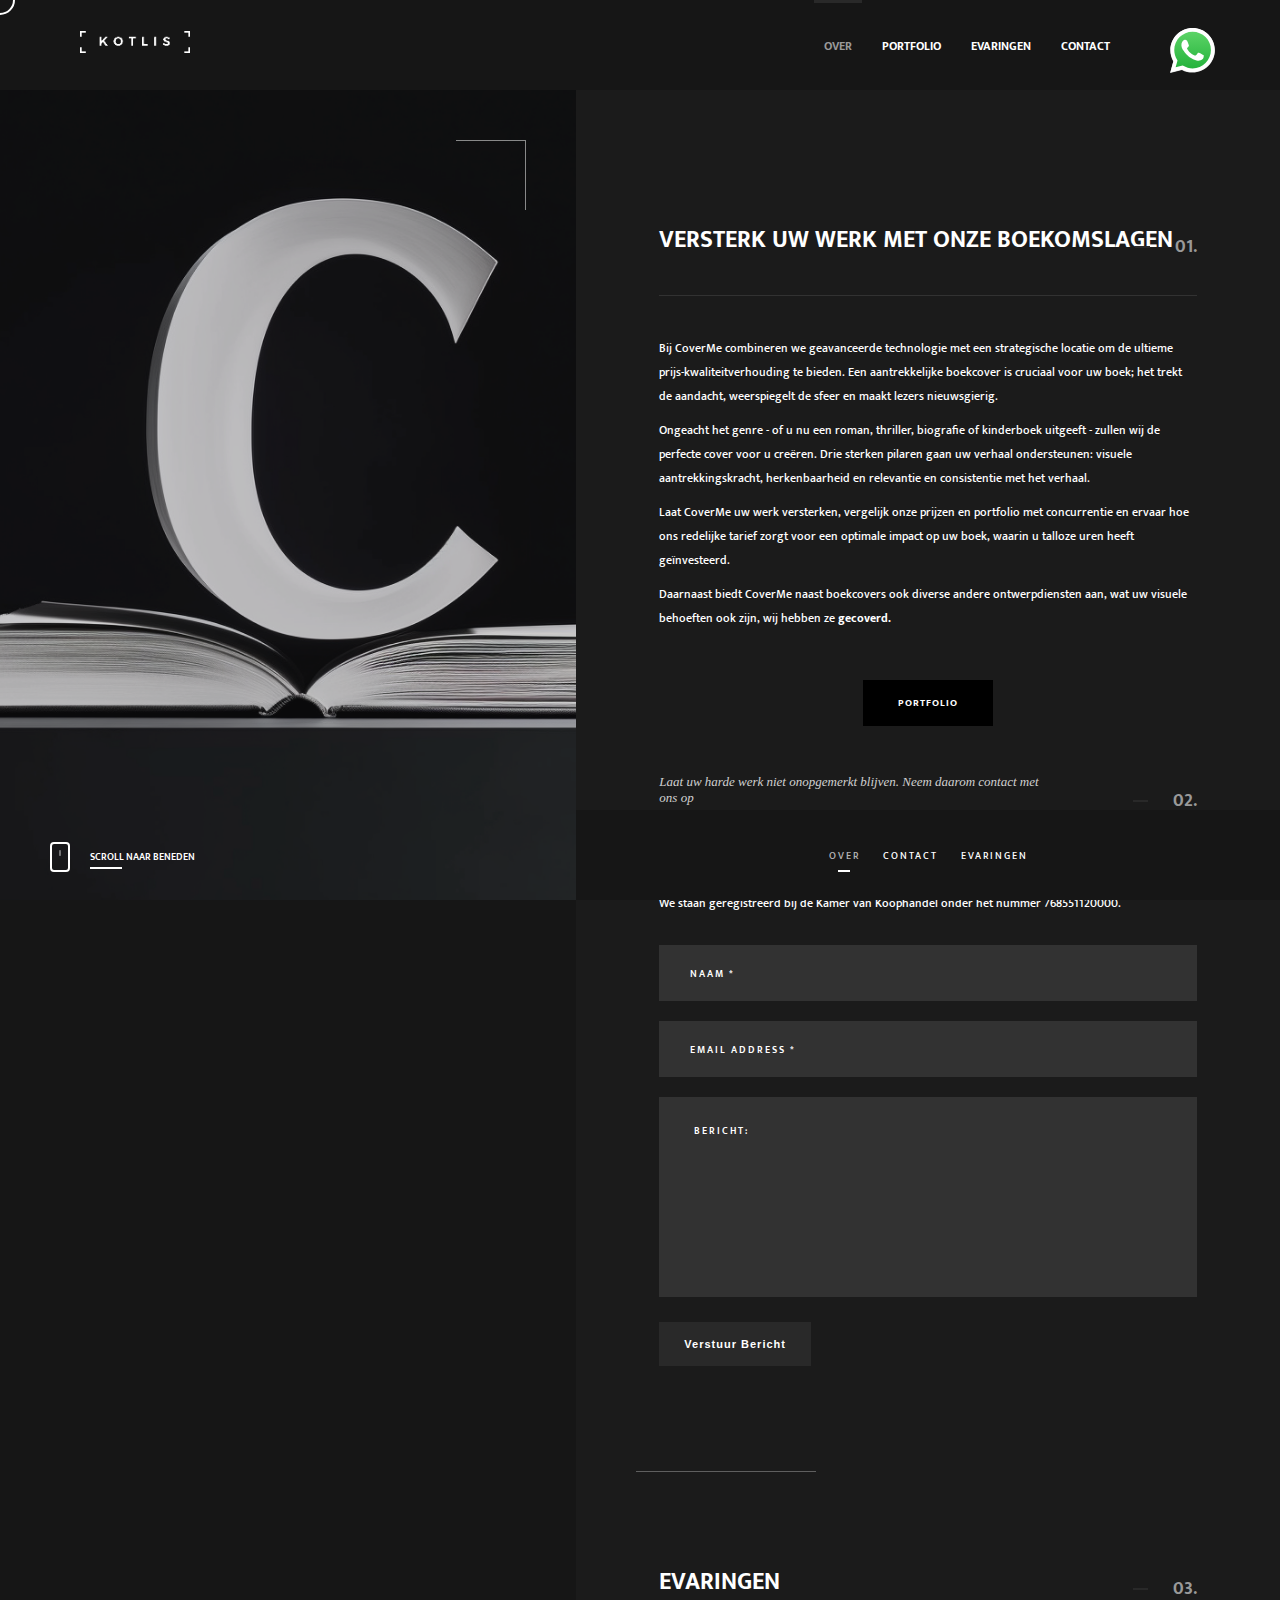
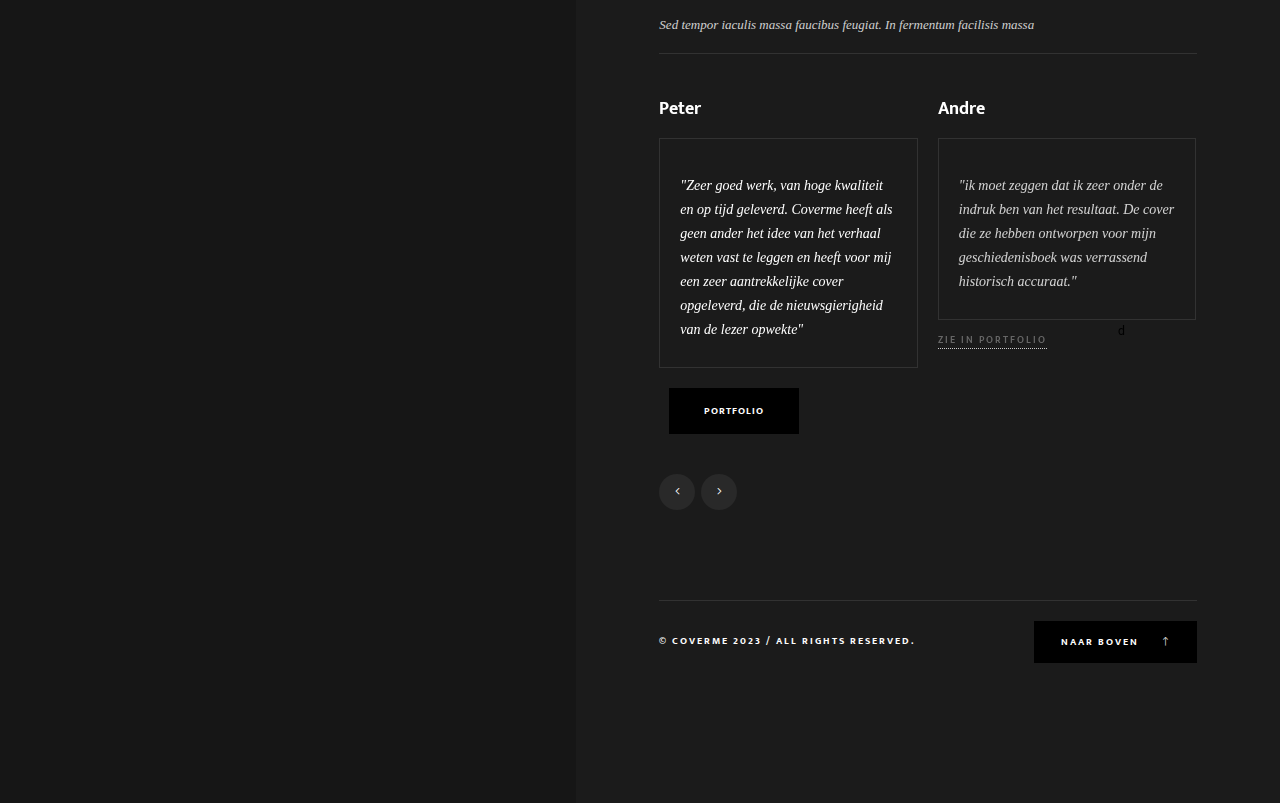
==== commit 6a186492: "tekst en porto" ====
--- a/index.html
+++ b/index.html
@@ -33,12 +33,14 @@
                 <!-- logo   -->
                 <a href="index.html" class="logo-holder"><img src="images/logo.png" alt=""></a>
                 <!-- logo end  -->
-                <!-- search -->
+                <!-- search 
                 <div class="search-button"><i class="far fa-search"></i></div>
                 <div class="search-input"><input name="se" id="se" type="text" class="search" placeholder="Search.." /></div>
-                <!-- search end  -->
-                <div class="sb-button"></div>
-                <div class="share-btn showshare"><i class="fal fa-megaphone"></i><span>Share</span></div>
+                 search end  -->
+                <!--  <div class="sb-button"></div> -->
+                <div class="share-btn showshare"><a href="https://wa.me/639614391029"><img src="images/whatsapp.svg" alt="WhatsApp-pictogram" width="45" height="45"></a><span><b>+63 961 439 1029</b></span></div>
+                
+
                 <!-- mobile nav -->
                 <div class="nav-button-wrap">
                     <div class="nav-button"><span></span><span></span><span></span></div>
@@ -122,7 +124,7 @@
                                         <p>Bij CoverMe combineren we geavanceerde technologie met een strategische locatie om de ultieme prijs-kwaliteitverhouding te bieden. Een aantrekkelijke boekcover is cruciaal voor uw boek; het trekt de aandacht, weerspiegelt de sfeer en maakt lezers nieuwsgierig.</p>
 <p>Ongeacht het genre - of u nu een roman, thriller, biografie of kinderboek uitgeeft - zullen wij de perfecte cover voor u creëren. Drie sterken pilaren gaan uw verhaal ondersteunen: visuele aantrekkingskracht, herkenbaarheid en relevantie en consistentie met het verhaal.</p>
 <p>Laat CoverMe uw werk versterken, vergelijk onze prijzen en portfolio met concurrentie en ervaar hoe ons redelijke tarief zorgt voor een optimale impact op uw boek, waarin u talloze uren heeft geïnvesteerd.</p>
-                                        
+ <p>Daarnaast biedt CoverMe naast boekcovers ook diverse andere ontwerpdiensten aan, wat uw visuele behoeften ook zijn, wij hebben ze <b>gecoverd.</b></p>                                       
 <div class="btn-group">
     <a href="portfolio-single.html" class="btn fl-btn">Portfolio</a>
     <!-- <a href="#contact" class="btn fl-btn">contact</a>-->
@@ -141,7 +143,7 @@
                                     <div class="section-number">02.</div>
                                     
                                 </div>
-                                <p>Dit formulier stuurt een e-mail naar test@gmail.com. U kunt ons ook een bericht sturen via WhatsApp. We staan geregistreerd bij de Kamer van Koophandel onder het nummer 768551120000.</>
+                                <p>Dit formulier stuurt een e-mail naar test@gmail.com. U kunt ons ook een bericht sturen via <a href="https://wa.me/639614391029"><b><span>whatsapp</span></b></a>. We staan geregistreerd bij de Kamer van Koophandel onder het nummer 768551120000.</>
                                 </p>
                                 <div class="column-wrapper_item fl-wrap">
                                     <div class="column-wrapper_text fl-wrap">
@@ -149,10 +151,11 @@
                                             <div id="message"></div>
                                             <form  class="custom-form" action="http://kotlis.kwst.net/dark/php/contact.php" name="contactform" id="contactform">
                                                 <fieldset>
-                                                    <input type="text" name="name" id="name" placeholder="Your Name *" value=""/>
+                                                    <input type="text" name="name" id="name" placeholder="Naam *" value=""/>
                                                     <input type="text"  name="email" id="email" placeholder="Email Address *" value=""/>
-                                                    <textarea name="comments"  id="comments" cols="40" rows="3" placeholder="Your Message:"></textarea>
+                                                    <textarea name="comments"  id="comments" cols="40" rows="3" placeholder=" Bericht:"></textarea>
                                                     <button class="btn float-btn flat-btn color-bg" id="submit">Verstuur Bericht </button>
+                                                 
                                                 </fieldset>
                                             </form>
                                         </div>
@@ -187,43 +190,43 @@
                                                     <!-- swiper-slide -->
                                                     <div class="swiper-slide">
                                                         <div class="testi-item fl-wrap">
-                                                            <div class="testi-avatar"><img src="images/avatar/1.jpg" alt=""></div>
-                                                            <h3>Liza Mirovsky</h3>
-                                                            <p>"All the Lorem Ipsum generators on the Internet tend to repeat predefined chunks as necessary, making this the first true generator on the Internet. It uses a dictionary of over "</p>
-                                                            <a href="index#" class="teti-link" target="_blank">Via Twitter</a>
+                                                            <!--    <div class="testi-avatar"><img src="images/avatar/3.jpg" alt=""></div> -->
+                                                            <h3>Peter</h3>
+                                                            <p>"Zeer goed werk, van hoge kwaliteit en op tijd geleverd. Coverme heeft als geen ander het idee van het verhaal weten vast te leggen en heeft voor mij een zeer aantrekkelijke cover opgeleverd, die de nieuwsgierigheid van de lezer opwekte"</p>
+                                                            <a href="portfolio-single.html" class="btn fl-btn">Portfolio</a>
                                                         </div>
                                                     </div>
                                                     <!-- swiper-slide end-->
                                                     <!-- swiper-slide -->
                                                     <div class="swiper-slide">
                                                         <div class="testi-item fl-wrap">
-                                                            <div class="testi-avatar"><img src="images/avatar/2.jpg" alt=""></div>
-                                                            <h3>Andy Smith</h3>
-                                                            <p>"Vestibulum orci felis, ullamcorper non condimentum non, ultrices ac nunc. Mauris non ligula suscipit, vulputate mi accumsan, dapibus felis. Nullam sed sapien dui. Nulla auctor sit amet sem non porta. "</p>
-                                                            <a href="index#" class="teti-link" target="_blank">Via Facebook</a>
+                                                            <!--    <div class="testi-avatar"><img src="images/avatar/3.jpg" alt=""></div> -->
+                                                            <h3>Andre</h3>
+                                                            <p>"ik moet zeggen dat ik zeer onder de indruk ben van het resultaat. De cover die ze hebben ontworpen voor mijn geschiedenisboek was verrassend historisch accuraat."</p>
+                                                            <a href="portfolio-single.html" class="teti-link" target="_blank">Zie in portfolio</a>d
+                                                        </div>
+                                                    </div>
+                                                 <!-- swiper-slide end-->
+                                                    <!-- swiper-slide -->
+                                                    <div class="swiper-slide">
+                                                        <div class="testi-item fl-wrap">
+                                                        <!--    <div class="testi-avatar"><img src="images/avatar/3.jpg" alt=""></div> -->
+                                                            <h3>Hier uw ervaring</h3>
+                                                            <p>"Wordt klant van coverme.nl en deel hier uw goede ervaring "</p>
+                                                            <a href="portfolio-single.html" class="teti-link" target="_blank">Zie in portfolio</a>
                                                         </div>
                                                     </div>
                                                     <!-- swiper-slide end-->
-                                                    <!-- swiper-slide -->
+                                                    <!-- swiper-slide 
                                                     <div class="swiper-slide">
                                                         <div class="testi-item fl-wrap">
-                                                            <div class="testi-avatar"><img src="images/avatar/3.jpg" alt=""></div>
-                                                            <h3>Gary Trust</h3>
-                                                            <p>"All the Lorem Ipsum generators on the Internet tend to repeat predefined chunks as necessary, making this the first true generator on the Internet. It uses a dictionary of over "</p>
-                                                            <a href="index#" class="teti-link" target="_blank">Via Myspace</a>
-                                                        </div>
-                                                    </div>
-                                                    <!-- swiper-slide end-->
-                                                    <!-- swiper-slide -->
-                                                    <div class="swiper-slide">
-                                                        <div class="testi-item fl-wrap">
-                                                            <div class="testi-avatar"><img src="images/avatar/4.jpg" alt=""></div>
+                                                                <div class="testi-avatar"><img src="images/avatar/3.jpg" alt=""></div> 
                                                             <h3>Centa Simpson</h3>
                                                             <p>"Vestibulum orci felis, ullamcorper non condimentum non, ultrices ac nunc. Mauris non ligula suscipit, vulputate mi accumsan, dapibus felis. Nullam sed sapien dui. Nulla auctor sit amet sem non porta. "</p>
                                                             <a href="index#" class="teti-link" target="_blank">Via Facebook</a>
                                                         </div>
                                                     </div>
-                                                    <!-- swiper-slide end-->
+                                                 swiper-slide end-->
                                                 </div>
                                             </div>
                                         </div>
